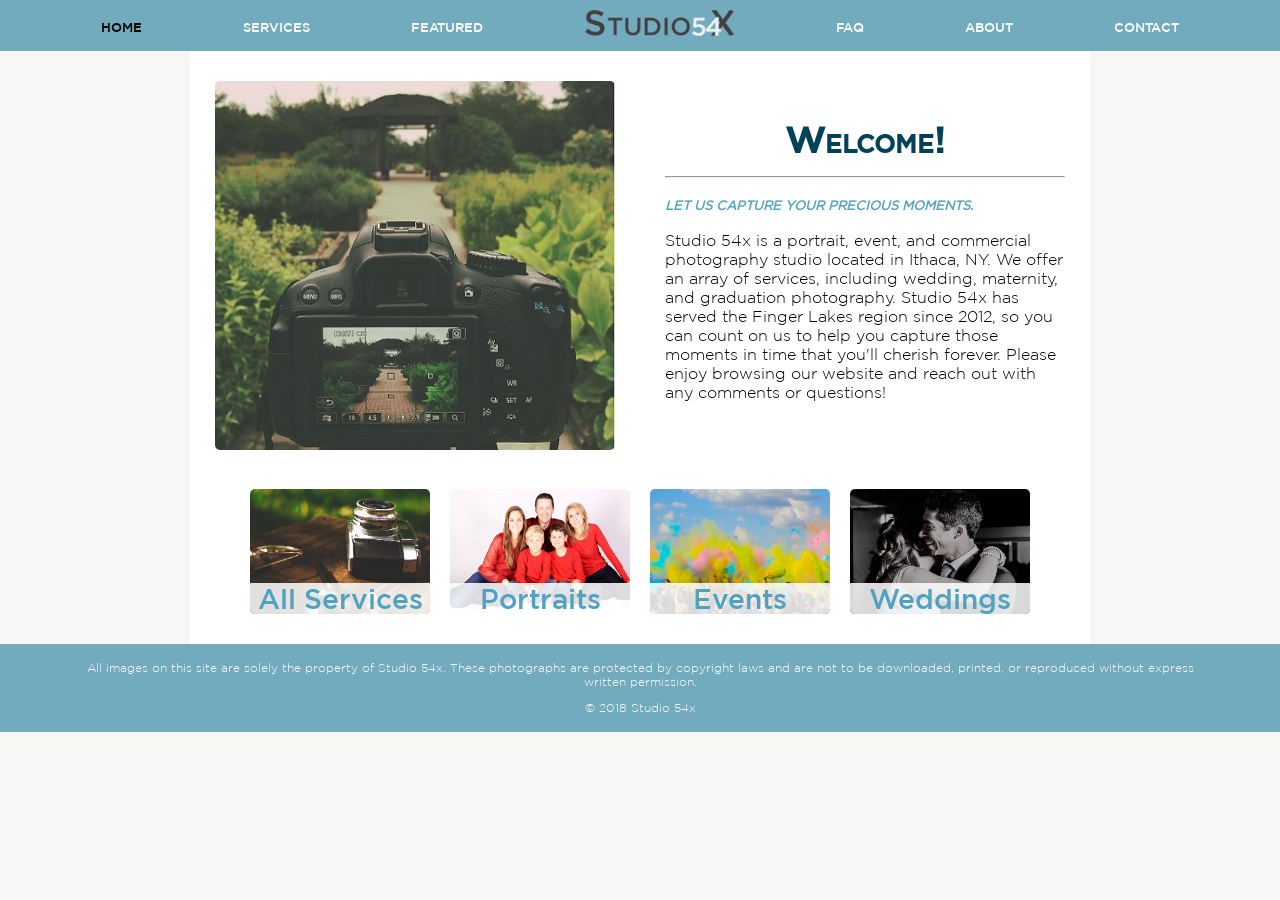
==== index.html @ 0320d10f "Commit 2" ====
<!DOCTYPE html>
<html lang="en">
<head>
  <title>Home | Studio 54x</title>
  <meta charset="utf-8"/>
  <link rel="stylesheet" type="text/css" href="styles/site.css">
</head>
<body>
  <nav>
    <ul>
      <li><a href="index.html"><img alt="Studio 54x Logo" src="images/logo.png"/></a></li>
      <li class="current_page"><a href="index.html">Home</a></li>
      <li><a href="services.html">Services</a></li>
      <li><a href="featured.html">Featured</a></li>
      <li><a href="faq.html">FAQ</a></li>
      <li><a href="about.html">About</a></li>
      <li><a href="contact.html">Contact</a></li>
    </ul>
  </nav>

  <main>
    <article class="content">
      <div class="flexbox intro">
        <figure>
          <img alt="Getting ready to take a photo" src="images/taking-photos.jpg"/>
        </figure>
        <section class="welcome">
          <h1>Welcome!</h1>
          <hr/>
          <h2 class="slogan">
            Let us capture your precious moments.
          </h2>
          <p>
            Studio 54x is a portrait, event, and commercial photography studio located in Ithaca, NY. We offer an array of services, including wedding, maternity, and graduation photography. Studio 54x has served the Finger Lakes region since 2012, so you can count on us to help you capture those moments in time that you'll cherish forever. Please enjoy browsing our website and reach out with any comments or questions!
          </p>
        </section>
      </div>

      <section class="flexbox flex-wrap">
        <div class="shortcut">
          <a href="services.html">
            <img alt="Camera" src="images/camera.jpg"/>
            <span>All Services</span>
          </a>
        </div>
        <div class="shortcut">
          <a href="portraits.html">
            <img alt="Holiday photo for family" src="images/holiday.jpg"/>
            <span>Portraits</span>
          </a>
        </div>
        <div class="shortcut">
          <a href="events.html">
            <img alt="Hands and color in air" src="images/color_event.jpg"/>
            <span>Events</span>
          </a>
        </div>
        <div class="shortcut">
          <a href="weddings.html">
            <img alt="Couple's first dance" src="images/couple-dance.jpg"/>
            <span>Weddings</span>
          </a>
        </div>
      </section>
    </article>
  </main>

  <footer>
    <p>
      All images on this site are solely the property of Studio 54x. These photographs are protected by copyright laws and are not to be downloaded, printed, or reproduced without express written permission.
    </p>
    <p>© 2018 Studio 54x</p>
  </footer>
</body>
</html>
---- styles/site.css ----
@font-face {
  font-family: "Gotham";
  src: url("../fonts/gotham/GOTHMLIG.TTF")
}

@font-face {
  font-family: "Gotham Book";
  src: url("../fonts/gotham/GOTHMBOK.TTF")
}

@font-face {
  font-family: "Gotham Med";
  src: url("../fonts/gotham/GOTHMMED.TTF")
}

html {
  height: 100%;
}

body {
  font-family: "Gotham", sans-serif;
  background-color: #f7f7f6;
  overflow-x: hidden;
  width: 100%;
  height: 100%;
  margin: 0;
  padding: 0;
}

.content {
  box-sizing: border-box;
  max-width: 900px;
  margin: 0 auto;
  padding: 5px 0 20px 0;
  background-color: white;
}

nav {
  background-color: #72aabe;
  margin-bottom: 0;
  padding: 10px 0;
}

nav img {
  width: 150px;
}

nav ul {
  display: flex;
  justify-content: space-evenly;
  align-items: center;
  margin: 0 auto;
  padding: 0;
  font-size: 18px;
  font-weight: normal;
  font-variant: all-small-caps;
}

nav ul li {
  list-style: none;
}

nav ul li a {
  color: white;
}

nav ul :nth-child(1) { order: 1; }
nav ul :nth-child(5) { order: 2; }
nav ul :nth-child(6) { order: 2; }
nav ul :nth-child(7) { order: 2; }

.current_page a {
  color: black;
  pointer-events: none;
}

a {
  color: #3683d2;
  font-family: "Gotham Med", sans-serif;
  text-decoration: none;
}

a:hover {
  text-decoration: underline;
}

img {
  max-width: 400px;
  border-radius: 5px;
}

.flexbox {
  display: flex;
  justify-content: center;
  align-items: center;
}

.flex-wrap {
  flex-wrap: wrap;
}

h1 {
  color: #024258;
  font-family: "Gotham Med", sans-serif;
  text-align: center;
}

h2 {
  color: #50a2c0;
  font-family: "Gotham Book", sans-serif;
}

h1, h2 {
  font-variant: small-caps;
}

hr {
  color: #7c7b86;
  margin: 15px auto;
}

figcaption {
  font-variant: small-caps;
  color: #424144;
}

.intro {
  margin-top: 25px;
  margin-bottom: 25px;
}

.intro figure {
  margin: 0;
}

.welcome, .intro figure {
  width: 90%;
  margin: 0 25px;
}

.intro figure img {
  width: 100%;
}

.welcome h1 {
  font-size: 36px;
  margin: 0 auto 10px auto;
}

.slogan {
  color: #50a2c0;
  font-size: 18px;
  font-style: italic;
  font-variant: all-small-caps;
}

.shortcut, .shortcut img {
  width: 180px;
  height: 125px;
}

.shortcut {
  position: relative;
  margin: 10px;
}

.shortcut a:hover {
  opacity: 0.5;
}

.shortcut span {
  position: absolute;
  right: 0; bottom: 0; left: 0;
  height: 25%;
  border-radius: 0 0 5px 5px;
  text-align: center;
  font-size: 28px;
  color: #50a2c0;
  background-color: rgba(255,255,255,0.85);
}

.services h2 {
  margin-bottom: 5px;
}

.services div, .services figure {
  width: 90%;
  margin: 0 30px;
}

.services figure {
  width: 40%;
  margin: 0;
}

.services figure img {
  width: 100%;
}

ul {
  list-style: square;
  font-variant: small-caps;
  color: #424144;
}

.featured {
  text-align: center;
}

.featured section {
  align-items: baseline;
}

.logo {
  flex: 1;
}

.logo img {
  width: 150px;
}

.faq {
  margin: 15px 0;
  padding: 10px;
}

.faq .expand, .faq .collapse {
  cursor: pointer;
}

.hidden {
  display: none;
}

.about div p, .about div figure {
  width: 70%;
  margin: 15px 30px;
}

.about div {
  align-items: flex-start;
  margin: 15px auto;
}

.about div figure img {
  width: 100%;
}

.about div:first-of-type figure {
  order: 1;
}

.about figcaption {
  color: #3e9dbd;
}

.contact section {
  flex: 1;
  align-self: flex-start;
  padding: 0 35px;
}

.contact section h2 {
  margin-top: 0;
  border-bottom: 1px solid #3e9dbd;
  font-size: 24px;
  color: #3e9dbd;
}

.contact section p {
  margin-bottom: 35px;
}

.contact section span {
  font-weight: bold;
}

.contact_form {
  display: flex;
  flex-direction: row;
  padding: 0 25px;
}

label {
  font-family: "Gotham Book", sans-serif;
  font-variant: small-caps;
  font-size: 18px;
  color: #3e9dbd;
}

input, textarea {
  width: 100%;
  margin-top: 5px;
  margin-bottom: 20px;
  padding: 10px;
  box-sizing: border-box;
  border: 1px solid #3e9dbd;
  font-family: "Gotham", sans-serif;
  font-size: 14px;
}

textarea {
  resize: vertical;
}

button {
  float: right;
  width: 90px;
  padding: 10px;
  box-sizing: border-box;
  border: 1px solid #3e9dbd;
  font-family: "Gotham Book", sans-serif;
  font-size: 16px;
  font-weight: bold;
  color: #3e9dbd;
  background-color: white;
}

button:hover {
  color: white;
  background-color: #3e9dbd;
  cursor: pointer;
}

footer {
  padding-top: 5px;
  padding-bottom: 5px;
  color: white;
  background-color: #72aabe;
  text-align: center;
  font-size: 12px;
}

footer p {
  width: 90%;
  margin-left: auto;
  margin-right: auto;
}

@media screen and (max-width: 800px) {
  body {
    font-size: 110%;
  }

  nav ul :nth-child(1) { order: 0; }
  nav ul :nth-child(5) { order: 0; }
  nav ul :nth-child(6) { order: 0; }
  nav ul :nth-child(7) { order: 0; }

  nav ul, .flexbox {
    flex-direction: column;
  }

  .intro {
    margin-bottom: 0;
  }

  .shortcut {
    height: auto;
    text-align: center;
  }

  .shortcut img {
    display: none;
  }

  .shortcut span {
    position: relative;
  }

  .services figure {
    width: 90%;
  }

  .featured section {
    flex-direction: row;
    justify-content: center;
  }

  .featured section:first-of-type figure {
    width: 90%;
  }

  .featured section:first-of-type img {
    width: 100%;
  }

  .intro figure {
    display: none;
  }

  .about div:first-of-type figure {
    order: 0;
  }
}
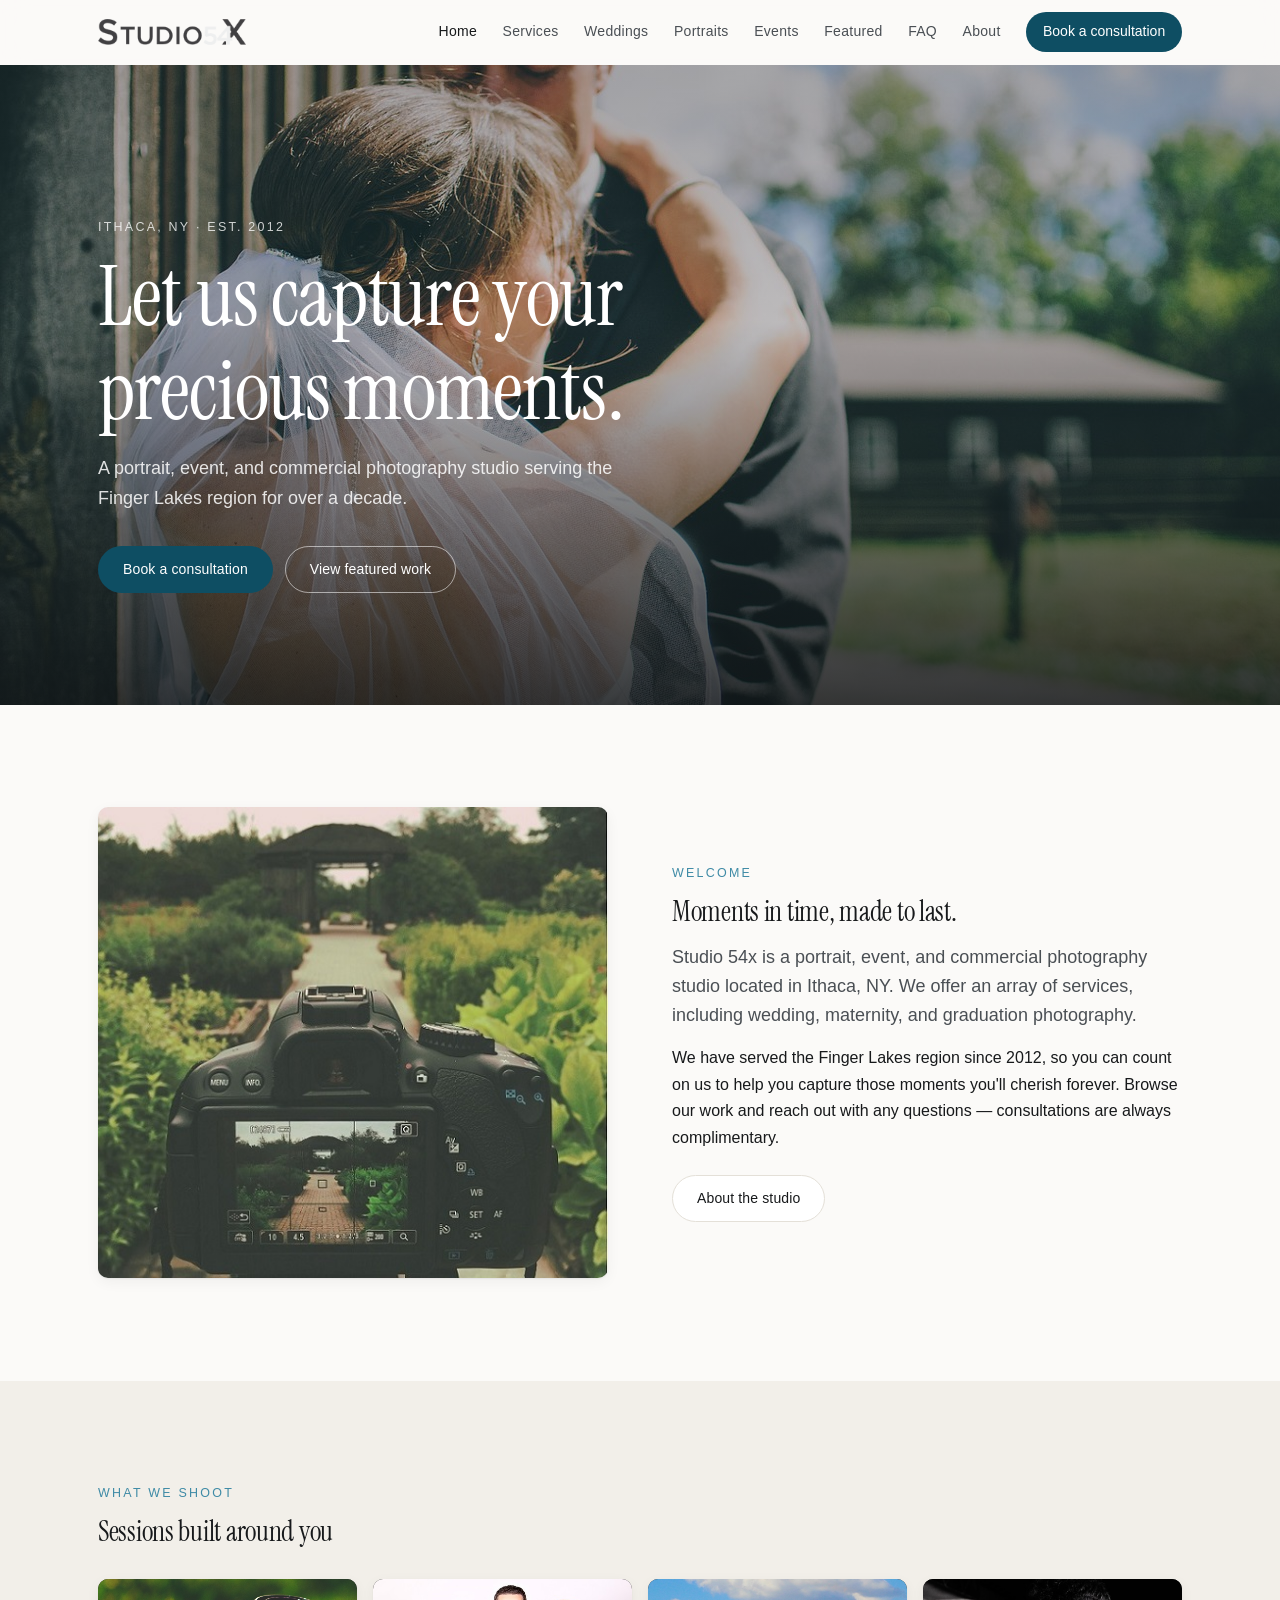
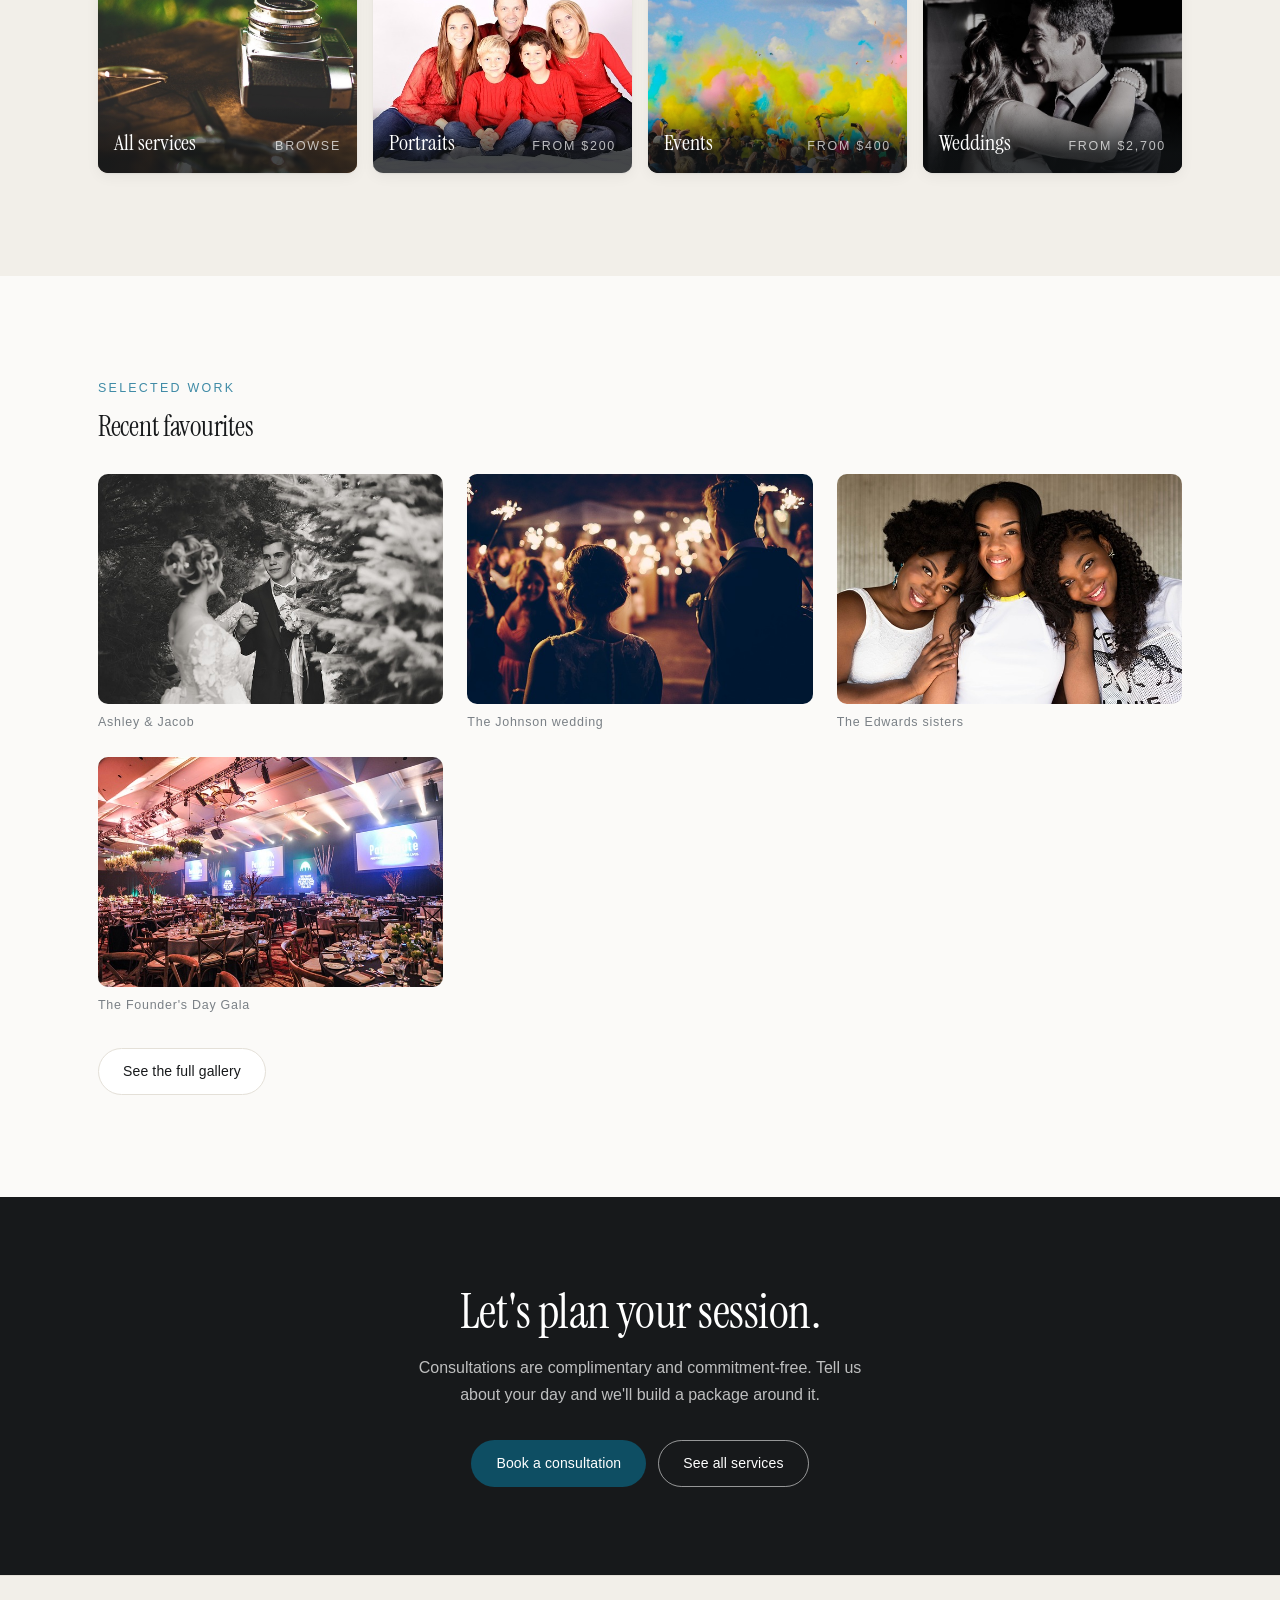
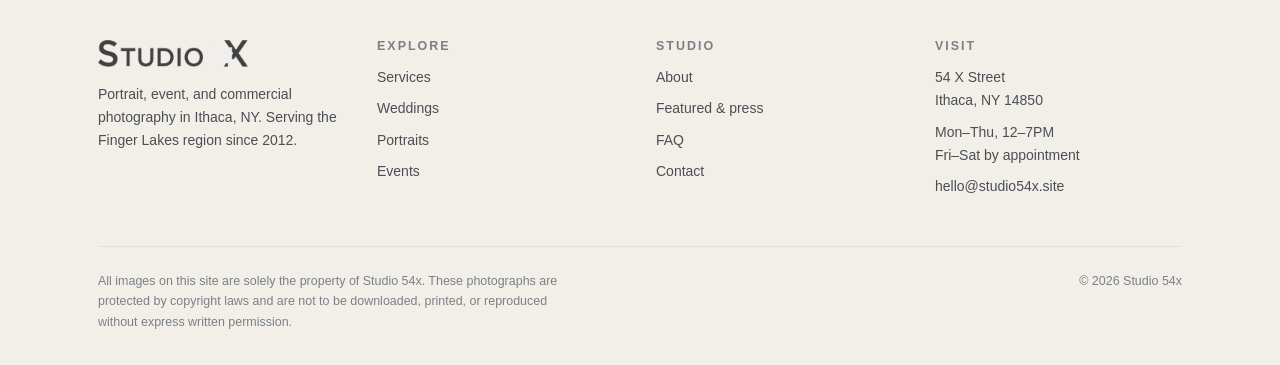
==== commit 67eb5dee: "Modernize site: responsive mobile-first redesign - Add viewport meta (was missing) plus per-page SEO" ====
--- a/index.html
+++ b/index.html
@@ -1,75 +1,194 @@
 <!DOCTYPE html>
 <html lang="en">
 <head>
+  <meta charset="utf-8"/>
+  <meta name="viewport" content="width=device-width, initial-scale=1, viewport-fit=cover"/>
   <title>Home | Studio 54x</title>
-  <meta charset="utf-8"/>
-  <link rel="stylesheet" type="text/css" href="styles/site.css">
+  <meta name="description" content="Studio 54x is a portrait, event, and wedding photography studio in Ithaca, NY, serving the Finger Lakes region since 2012."/>
+  <meta name="theme-color" content="#fbfaf8"/>
+  <link rel="canonical" href="https://studio54x.site/"/>
+  <meta property="og:type" content="website"/>
+  <meta property="og:site_name" content="Studio 54x"/>
+  <meta property="og:title" content="Home | Studio 54x"/>
+  <meta property="og:description" content="Studio 54x is a portrait, event, and wedding photography studio in Ithaca, NY, serving the Finger Lakes region since 2012."/>
+  <meta property="og:image" content="https://studio54x.site/images/embracing.jpg"/>
+  <meta name="twitter:card" content="summary_large_image"/>
+  <link rel="icon" href="images/logo.png"/>
+  <link rel="apple-touch-icon" href="images/logo.png"/>
+  <link rel="preconnect" href="https://api.fontshare.com" crossorigin/>
+  <link rel="preconnect" href="https://fonts.googleapis.com"/>
+  <link rel="preconnect" href="https://fonts.gstatic.com" crossorigin/>
+  <link rel="stylesheet" href="https://api.fontshare.com/v2/css?f[]=switzer@400,500,600&amp;display=swap"/>
+  <link rel="stylesheet" href="https://fonts.googleapis.com/css2?family=Instrument+Serif:ital@0;1&amp;display=swap"/>
+  <link rel="stylesheet" href="styles/site.css"/>
 </head>
 <body>
-  <nav>
-    <ul>
-      <li><a href="index.html"><img alt="Studio 54x Logo" src="images/logo.png"/></a></li>
-      <li class="current_page"><a href="index.html">Home</a></li>
-      <li><a href="services.html">Services</a></li>
-      <li><a href="featured.html">Featured</a></li>
-      <li><a href="faq.html">FAQ</a></li>
-      <li><a href="about.html">About</a></li>
-      <li><a href="contact.html">Contact</a></li>
-    </ul>
-  </nav>
+  <a class="skip-link" href="#main">Skip to content</a>
+  <header class="site-header">
+    <div class="wrap nav-bar">
+      <a class="brand" href="index.html" aria-label="Studio 54x — home">
+        <img src="images/logo.png" alt="Studio 54x" width="200" height="35"/>
+      </a>
+      <button class="nav-toggle" type="button" aria-expanded="false" aria-controls="nav-menu" aria-label="Toggle navigation menu">
+        <span></span>
+      </button>
+      <nav aria-label="Primary">
+        <ul class="nav-menu" id="nav-menu">
+          <li class="is-current"><a href="index.html" aria-current="page">Home</a></li>
+          <li><a href="services.html">Services</a></li>
+          <li><a href="weddings.html">Weddings</a></li>
+          <li><a href="portraits.html">Portraits</a></li>
+          <li><a href="events.html">Events</a></li>
+          <li><a href="featured.html">Featured</a></li>
+          <li><a href="faq.html">FAQ</a></li>
+          <li><a href="about.html">About</a></li>
+          <li><a class="nav-cta" href="contact.html">Book a consultation</a></li>
+        </ul>
+      </nav>
+    </div>
+  </header>
 
-  <main>
-    <article class="content">
-      <div class="flexbox intro">
-        <figure>
-          <img alt="Getting ready to take a photo" src="images/taking-photos.jpg"/>
-        </figure>
-        <section class="welcome">
-          <h1>Welcome!</h1>
-          <hr/>
-          <h2 class="slogan">
-            Let us capture your precious moments.
-          </h2>
-          <p>
-            Studio 54x is a portrait, event, and commercial photography studio located in Ithaca, NY. We offer an array of services, including wedding, maternity, and graduation photography. Studio 54x has served the Finger Lakes region since 2012, so you can count on us to help you capture those moments in time that you'll cherish forever. Please enjoy browsing our website and reach out with any comments or questions!
-          </p>
-        </section>
+  <main id="main">
+    <section class="hero">
+      <img class="hero__media" src="images/embracing.jpg" alt="Newlyweds embracing at golden hour" fetchpriority="high" decoding="async"/>
+      <div class="wrap hero__inner">
+        <span class="eyebrow hero__eyebrow">Ithaca, NY &middot; Est. 2012</span>
+        <h1>Let us capture your precious moments.</h1>
+        <p>A portrait, event, and commercial photography studio serving the Finger Lakes region for over a decade.</p>
+        <div class="btn-row">
+          <a class="btn btn--primary" href="contact.html">Book a consultation</a>
+          <a class="btn btn--ghost" href="featured.html">View featured work</a>
+        </div>
       </div>
+    </section>
 
-      <section class="flexbox flex-wrap">
-        <div class="shortcut">
-          <a href="services.html">
-            <img alt="Camera" src="images/camera.jpg"/>
-            <span>All Services</span>
+    <section class="section">
+      <div class="wrap">
+        <div class="split split--media-first reveal">
+          <figure class="split__media">
+            <img src="images/taking-photos.jpg" alt="A Studio 54x photographer lining up a shot" loading="lazy" decoding="async"/>
+          </figure>
+          <div>
+            <span class="eyebrow">Welcome</span>
+            <h2 class="section-title">Moments in time, made to last.</h2>
+            <p class="lede">Studio 54x is a portrait, event, and commercial photography studio located in Ithaca, NY. We offer an array of services, including wedding, maternity, and graduation photography.</p>
+            <p>We have served the Finger Lakes region since 2012, so you can count on us to help you capture those moments you'll cherish forever. Browse our work and reach out with any questions &mdash; consultations are always complimentary.</p>
+            <div class="btn-row" style="margin-top: var(--space-6);">
+              <a class="btn btn--outline" href="about.html">About the studio</a>
+            </div>
+          </div>
+        </div>
+      </div>
+    </section>
+
+    <section class="section section--alt">
+      <div class="wrap">
+        <span class="eyebrow">What we shoot</span>
+        <h2 class="section-title">Sessions built around you</h2>
+        <div class="cards reveal" style="margin-top: var(--space-8);">
+          <a class="card" href="services.html">
+            <img src="images/camera.jpg" alt="Camera on a studio table" loading="lazy" decoding="async"/>
+            <span class="card__label">All services <small>Browse</small></span>
+          </a>
+          <a class="card" href="portraits.html">
+            <img src="images/holiday.jpg" alt="Family holiday portrait" loading="lazy" decoding="async"/>
+            <span class="card__label">Portraits <small>From $200</small></span>
+          </a>
+          <a class="card" href="events.html">
+            <img src="images/color_event.jpg" alt="Hands throwing colour in the air at an event" loading="lazy" decoding="async"/>
+            <span class="card__label">Events <small>From $400</small></span>
+          </a>
+          <a class="card" href="weddings.html">
+            <img src="images/couple-dance.jpg" alt="Couple during their first dance" loading="lazy" decoding="async"/>
+            <span class="card__label">Weddings <small>From $2,700</small></span>
           </a>
         </div>
-        <div class="shortcut">
-          <a href="portraits.html">
-            <img alt="Holiday photo for family" src="images/holiday.jpg"/>
-            <span>Portraits</span>
-          </a>
+      </div>
+    </section>
+
+    <section class="section">
+      <div class="wrap">
+        <span class="eyebrow">Selected work</span>
+        <h2 class="section-title">Recent favourites</h2>
+        <div style="margin-top: var(--space-8);" class="reveal">
+      <div class="gallery">
+        <figure>
+          <img src="images/couple-woods3.jpg" alt="Couple in the woods" loading="lazy" decoding="async"/>
+          <figcaption>Ashley &amp; Jacob</figcaption>
+        </figure>
+        <figure>
+          <img src="images/wedding-party.jpg" alt="Wedding reception" loading="lazy" decoding="async"/>
+          <figcaption>The Johnson wedding</figcaption>
+        </figure>
+        <figure>
+          <img src="images/portrait.jpg" alt="Three sisters" loading="lazy" decoding="async"/>
+          <figcaption>The Edwards sisters</figcaption>
+        </figure>
+        <figure>
+          <img src="images/gala.jpg" alt="Tables around a stage at a gala" loading="lazy" decoding="async"/>
+          <figcaption>The Founder's Day Gala</figcaption>
+        </figure>
+      </div>
         </div>
-        <div class="shortcut">
-          <a href="events.html">
-            <img alt="Hands and color in air" src="images/color_event.jpg"/>
-            <span>Events</span>
-          </a>
+        <div class="btn-row" style="margin-top: var(--space-8);">
+          <a class="btn btn--outline" href="featured.html">See the full gallery</a>
         </div>
-        <div class="shortcut">
-          <a href="weddings.html">
-            <img alt="Couple's first dance" src="images/couple-dance.jpg"/>
-            <span>Weddings</span>
-          </a>
+      </div>
+    </section>
+
+    <section class="cta-band">
+      <div class="wrap">
+        <h2>Let's plan your session.</h2>
+        <p>Consultations are complimentary and commitment-free. Tell us about your day and we'll build a package around it.</p>
+        <div class="btn-row">
+          <a class="btn btn--primary" href="contact.html">Book a consultation</a>
+          <a class="btn btn--ghost" href="services.html">See all services</a>
         </div>
-      </section>
-    </article>
+      </div>
+    </section>
   </main>
 
-  <footer>
-    <p>
-      All images on this site are solely the property of Studio 54x. These photographs are protected by copyright laws and are not to be downloaded, printed, or reproduced without express written permission.
-    </p>
-    <p>© 2018 Studio 54x</p>
+  <footer class="site-footer">
+    <div class="wrap">
+      <div class="footer-grid">
+        <div class="footer-brand">
+          <img src="images/logo.png" alt="Studio 54x" width="200" height="35" loading="lazy"/>
+          <p>Portrait, event, and commercial photography in Ithaca, NY. Serving the Finger Lakes region since 2012.</p>
+        </div>
+        <div>
+          <h3>Explore</h3>
+          <ul>
+            <li><a href="services.html">Services</a></li>
+            <li><a href="weddings.html">Weddings</a></li>
+            <li><a href="portraits.html">Portraits</a></li>
+            <li><a href="events.html">Events</a></li>
+          </ul>
+        </div>
+        <div>
+          <h3>Studio</h3>
+          <ul>
+            <li><a href="about.html">About</a></li>
+            <li><a href="featured.html">Featured &amp; press</a></li>
+            <li><a href="faq.html">FAQ</a></li>
+            <li><a href="contact.html">Contact</a></li>
+          </ul>
+        </div>
+        <div>
+          <h3>Visit</h3>
+          <ul>
+            <li>54 X Street<br/>Ithaca, NY 14850</li>
+            <li>Mon–Thu, 12–7PM<br/>Fri–Sat by appointment</li>
+            <li><a href="mailto:hello@studio54x.site">hello@studio54x.site</a></li>
+          </ul>
+        </div>
+      </div>
+      <div class="footer-bottom">
+        <p>All images on this site are solely the property of Studio 54x. These photographs are protected by copyright laws and are not to be downloaded, printed, or reproduced without express written permission.</p>
+        <p>&copy; <span data-year>2026</span> Studio 54x</p>
+      </div>
+    </div>
   </footer>
+
+  <script src="scripts/site.js" defer></script>
 </body>
 </html>
--- a/styles/site.css
+++ b/styles/site.css
@@ -1,395 +1,771 @@
-@font-face {
-  font-family: "Gotham";
-  src: url("../fonts/gotham/GOTHMLIG.TTF")
-}
-
-@font-face {
-  font-family: "Gotham Book";
-  src: url("../fonts/gotham/GOTHMBOK.TTF")
-}
-
-@font-face {
-  font-family: "Gotham Med";
-  src: url("../fonts/gotham/GOTHMMED.TTF")
-}
+/* =========================================================
+   Studio 54x — design system
+   Editorial, image-forward, mobile-first.
+   ========================================================= */
+
+/* ---------- Tokens ---------- */
+:root {
+  --font-display: "Instrument Serif", Georgia, "Times New Roman", serif;
+  --font-body: "Switzer", -apple-system, BlinkMacSystemFont, "Segoe UI", Helvetica, sans-serif;
+
+  --paper: #fbfaf8;
+  --surface: #ffffff;
+  --surface-alt: #f2efe9;
+  --ink: #17191b;
+  --ink-soft: #4a4f54;
+  --ink-mute: #7a8086;
+  --line: #e4e0d8;
+  --accent: #0e4e63;
+  --accent-soft: #3f8ba6;
+  --accent-wash: #eaf1f4;
+
+  --text-xs: 0.78rem;
+  --text-sm: 0.875rem;
+  --text-base: 1rem;
+  --text-lg: 1.125rem;
+  --text-xl: clamp(1.35rem, 1.05rem + 1.1vw, 1.75rem);
+  --text-2xl: clamp(1.85rem, 1.3rem + 2.4vw, 3rem);
+  --text-hero: clamp(2.6rem, 1.4rem + 5.6vw, 5.25rem);
+
+  --space-1: 0.25rem;
+  --space-2: 0.5rem;
+  --space-3: 0.75rem;
+  --space-4: 1rem;
+  --space-6: 1.5rem;
+  --space-8: 2rem;
+  --space-12: 3rem;
+  --space-16: 4rem;
+  --space-24: 6rem;
+
+  --radius: 4px;
+  --radius-lg: 10px;
+  --shadow-sm: 0 1px 2px rgba(23, 25, 27, 0.06), 0 4px 14px rgba(23, 25, 27, 0.05);
+  --shadow-md: 0 10px 40px rgba(23, 25, 27, 0.1);
+
+  --wrap: 1180px;
+  --wrap-narrow: 68ch;
+  --gutter: clamp(1.15rem, 4vw, 3rem);
+  --section-y: clamp(3.25rem, 8vw, 6.5rem);
+  --header-h: 64px;
+
+  --ease: cubic-bezier(0.16, 1, 0.3, 1);
+}
+
+/* ---------- Reset ---------- */
+*,
+*::before,
+*::after { box-sizing: border-box; }
 
 html {
-  height: 100%;
+  -webkit-text-size-adjust: 100%;
+  scroll-behavior: smooth;
+  scroll-padding-top: calc(var(--header-h) + 1rem);
 }
 
 body {
-  font-family: "Gotham", sans-serif;
-  background-color: #f7f7f6;
+  margin: 0;
+  background: var(--paper);
+  color: var(--ink);
+  font-family: var(--font-body);
+  font-size: var(--text-base);
+  line-height: 1.65;
+  -webkit-font-smoothing: antialiased;
   overflow-x: hidden;
+}
+
+img { display: block; max-width: 100%; height: auto; }
+figure { margin: 0; }
+ul { margin: 0; padding: 0; }
+
+h1, h2, h3, h4 {
+  margin: 0;
+  line-height: 1.12;
+  font-weight: 400;
+  letter-spacing: -0.01em;
+}
+
+p { margin: 0 0 var(--space-4); }
+p:last-child { margin-bottom: 0; }
+
+a { color: var(--accent); text-decoration: none; }
+a:hover { text-decoration: underline; text-underline-offset: 3px; }
+
+:focus-visible {
+  outline: 2px solid var(--accent);
+  outline-offset: 3px;
+  border-radius: 2px;
+}
+
+::selection { background: var(--accent); color: #fff; }
+
+.skip-link {
+  position: absolute;
+  left: -9999px;
+  top: 0;
+  z-index: 200;
+  padding: 0.75rem 1rem;
+  background: var(--ink);
+  color: #fff;
+}
+.skip-link:focus { left: 0.5rem; top: 0.5rem; }
+
+/* ---------- Layout helpers ---------- */
+.wrap {
+  width: 100%;
+  max-width: var(--wrap);
+  margin-inline: auto;
+  padding-inline: var(--gutter);
+}
+
+.wrap-narrow { max-width: 74ch; }
+
+.section { padding-block: var(--section-y); }
+.section--tight { padding-block: clamp(2.25rem, 5vw, 3.5rem); }
+.section--alt { background: var(--surface-alt); }
+
+.eyebrow {
+  display: block;
+  margin-bottom: var(--space-3);
+  font-size: var(--text-xs);
+  font-weight: 500;
+  letter-spacing: 0.18em;
+  text-transform: uppercase;
+  color: var(--accent-soft);
+}
+
+.display { font-family: var(--font-display); font-weight: 400; }
+
+.page-title {
+  font-family: var(--font-display);
+  font-size: var(--text-2xl);
+  letter-spacing: -0.015em;
+}
+
+.section-title {
+  font-family: var(--font-display);
+  font-size: var(--text-xl);
+  margin-bottom: var(--space-4);
+}
+
+.lede {
+  font-size: var(--text-lg);
+  line-height: 1.6;
+  color: var(--ink-soft);
+  max-width: 62ch;
+}
+
+.rule {
+  height: 1px;
+  border: 0;
+  margin: var(--space-12) 0;
+  background: var(--line);
+}
+
+/* ---------- Header / navigation ---------- */
+.site-header {
+  position: sticky;
+  top: 0;
+  z-index: 60;
+  background: rgba(251, 250, 248, 0.86);
+  backdrop-filter: saturate(180%) blur(14px);
+  -webkit-backdrop-filter: saturate(180%) blur(14px);
+  border-bottom: 1px solid transparent;
+  transition: border-color 0.3s var(--ease), box-shadow 0.3s var(--ease);
+}
+.site-header.is-scrolled {
+  border-bottom-color: var(--line);
+  box-shadow: 0 1px 14px rgba(23, 25, 27, 0.05);
+}
+
+.nav-bar {
+  display: flex;
+  align-items: center;
+  justify-content: space-between;
+  gap: var(--space-4);
+  min-height: var(--header-h);
+}
+
+.brand { display: inline-flex; align-items: center; }
+.brand img { width: 148px; height: auto; }
+.brand:hover { text-decoration: none; opacity: 0.7; }
+
+.nav-toggle {
+  display: inline-flex;
+  align-items: center;
+  justify-content: center;
+  width: 44px;
+  height: 44px;
+  margin-right: -10px;
+  padding: 0;
+  border: 1px solid var(--line);
+  border-radius: var(--radius);
+  background: var(--surface);
+  color: var(--ink);
+  cursor: pointer;
+}
+.nav-toggle span {
+  position: relative;
+  display: block;
+  width: 18px;
+  height: 1.5px;
+  background: currentColor;
+  transition: transform 0.3s var(--ease), background-color 0.15s linear;
+}
+.nav-toggle span::before,
+.nav-toggle span::after {
+  content: "";
+  position: absolute;
+  left: 0;
+  width: 18px;
+  height: 1.5px;
+  background: currentColor;
+  transition: transform 0.3s var(--ease);
+}
+.nav-toggle span::before { top: -6px; }
+.nav-toggle span::after { top: 6px; }
+.nav-toggle[aria-expanded="true"] span { background: transparent; }
+.nav-toggle[aria-expanded="true"] span::before { transform: translateY(6px) rotate(45deg); }
+.nav-toggle[aria-expanded="true"] span::after { transform: translateY(-6px) rotate(-45deg); }
+
+.nav-menu { list-style: none; }
+
+.nav-menu a:not(.nav-cta) {
+  display: block;
+  color: var(--ink-soft);
+  font-size: var(--text-sm);
+  letter-spacing: 0.02em;
+}
+.nav-menu a:hover { color: var(--ink); text-decoration: none; }
+.nav-menu .is-current > a { color: var(--ink); font-weight: 500; }
+
+.nav-cta {
+  display: inline-flex;
+  align-items: center;
+  justify-content: center;
+  padding: 0.6rem 1.1rem;
+  border-radius: 999px;
+  background: var(--accent);
+  color: #fff !important;
+  font-size: var(--text-sm);
+  font-weight: 500;
+}
+.nav-cta:hover { background: #0b3f50; text-decoration: none; }
+
+/* Mobile drawer (default, mobile-first) */
+.nav-menu {
+  position: fixed;
+  inset: var(--header-h) 0 auto 0;
+  display: grid;
+  gap: var(--space-1);
+  max-height: calc(100dvh - var(--header-h));
+  overflow-y: auto;
+  padding: var(--space-4) var(--gutter) var(--space-8);
+  background: var(--paper);
+  border-bottom: 1px solid var(--line);
+  transform: translateY(-12px);
+  opacity: 0;
+  visibility: hidden;
+  transition: opacity 0.25s var(--ease), transform 0.25s var(--ease), visibility 0.25s;
+}
+.nav-menu.is-open { transform: translateY(0); opacity: 1; visibility: visible; }
+.nav-menu a:not(.nav-cta) { padding: 0.7rem 0; font-size: var(--text-lg); border-bottom: 1px solid var(--line); }
+.nav-menu li:last-child a { border-bottom: 0; }
+.nav-menu .nav-cta { width: 100%; margin-top: var(--space-3); padding: 0.85rem 1.2rem; border-bottom: 0; font-size: var(--text-base); }
+
+@media (min-width: 880px) {
+  .nav-toggle { display: none; }
+  .nav-menu {
+    position: static;
+    display: flex;
+    align-items: center;
+    gap: clamp(1rem, 2vw, 1.9rem);
+    max-height: none;
+    padding: 0;
+    background: none;
+    border: 0;
+    transform: none;
+    opacity: 1;
+    visibility: visible;
+    overflow: visible;
+  }
+  .nav-menu a:not(.nav-cta) { padding: 0; font-size: var(--text-sm); border-bottom: 0; }
+  .nav-menu .nav-cta { margin-top: 0; padding: 0.55rem 1.05rem; font-size: var(--text-sm); border-bottom: 0; }
+}
+
+/* ---------- Hero ---------- */
+.hero {
+  position: relative;
+  display: grid;
+  align-items: end;
+  min-height: min(78vh, 640px);
+  padding-block: clamp(3.5rem, 12vw, 7rem);
+  color: #fff;
+  background: #1c1f22;
+  overflow: hidden;
+}
+.hero__media {
+  position: absolute;
+  inset: 0;
   width: 100%;
   height: 100%;
-  margin: 0;
+  object-fit: cover;
+  object-position: center 38%;
+}
+.hero::after {
+  content: "";
+  position: absolute;
+  inset: 0;
+  background: linear-gradient(180deg, rgba(14, 18, 20, 0.35) 0%, rgba(14, 18, 20, 0.25) 40%, rgba(14, 18, 20, 0.82) 100%);
+}
+.hero__inner { position: relative; z-index: 2; }
+.hero__eyebrow { color: rgba(255, 255, 255, 0.78); }
+.hero h1 {
+  font-family: var(--font-display);
+  font-size: var(--text-hero);
+  max-width: 15ch;
+  text-wrap: balance;
+}
+.hero p {
+  margin-top: var(--space-4);
+  max-width: 52ch;
+  color: rgba(255, 255, 255, 0.85);
+  font-size: var(--text-lg);
+}
+.hero .btn-row { margin-top: var(--space-8); }
+
+/* Interior page header */
+.page-head {
+  padding-block: clamp(2.5rem, 7vw, 4.5rem) clamp(1.5rem, 4vw, 2.5rem);
+  border-bottom: 1px solid var(--line);
+}
+.page-head .lede { margin-top: var(--space-4); }
+
+/* ---------- Buttons ---------- */
+.btn-row { display: flex; flex-wrap: wrap; gap: var(--space-3); }
+
+.btn {
+  display: inline-flex;
+  align-items: center;
+  justify-content: center;
+  min-height: 46px;
+  padding: 0.7rem 1.5rem;
+  border: 1px solid transparent;
+  border-radius: 999px;
+  font-family: var(--font-body);
+  font-size: var(--text-sm);
+  font-weight: 500;
+  letter-spacing: 0.01em;
+  cursor: pointer;
+  transition: background-color 0.2s var(--ease), color 0.2s var(--ease), border-color 0.2s var(--ease), transform 0.2s var(--ease);
+}
+.btn:hover { text-decoration: none; transform: translateY(-1px); }
+.btn--primary { background: var(--accent); color: #fff; }
+.btn--primary:hover { background: #0b3f50; }
+.btn--ghost { border-color: rgba(255, 255, 255, 0.55); color: #fff; background: transparent; }
+.btn--ghost:hover { background: rgba(255, 255, 255, 0.14); }
+.btn--outline { border-color: var(--line); background: var(--surface); color: var(--ink); }
+.btn--outline:hover { border-color: var(--accent); color: var(--accent); }
+
+/* ---------- Split / editorial blocks ---------- */
+.split {
+  display: grid;
+  gap: clamp(1.75rem, 5vw, 4rem);
+  align-items: center;
+}
+@media (min-width: 820px) {
+  .split { grid-template-columns: 1fr 1fr; }
+  .split--text-first > :first-child { order: -1; }
+  .split--media-first .split__media { order: -1; }
+}
+
+.split__media img {
+  width: 100%;
+  border-radius: var(--radius-lg);
+  box-shadow: var(--shadow-sm);
+}
+.split__media figcaption {
+  margin-top: var(--space-3);
+  font-size: var(--text-xs);
+  letter-spacing: 0.08em;
+  text-transform: uppercase;
+  color: var(--ink-mute);
+}
+
+/* ---------- Cards / category grid ---------- */
+.cards {
+  display: grid;
+  gap: var(--space-4);
+  grid-template-columns: repeat(auto-fit, minmax(min(100%, 240px), 1fr));
+}
+
+.card {
+  position: relative;
+  display: block;
+  overflow: hidden;
+  border-radius: var(--radius-lg);
+  background: #222;
+  color: #fff;
+  box-shadow: var(--shadow-sm);
+}
+.card img {
+  width: 100%;
+  aspect-ratio: 4 / 3;
+  object-fit: cover;
+  transition: transform 0.6s var(--ease), opacity 0.4s var(--ease);
+}
+.card:hover { text-decoration: none; }
+.card:hover img { transform: scale(1.05); }
+.card__label {
+  position: absolute;
+  inset: auto 0 0 0;
+  display: flex;
+  align-items: baseline;
+  justify-content: space-between;
+  gap: var(--space-2);
+  padding: var(--space-6) var(--space-4) var(--space-4);
+  background: linear-gradient(180deg, rgba(16, 19, 21, 0) 0%, rgba(16, 19, 21, 0.78) 70%);
+  font-family: var(--font-display);
+  font-size: 1.35rem;
+  line-height: 1.2;
+}
+.card__label small {
+  font-family: var(--font-body);
+  font-size: var(--text-xs);
+  letter-spacing: 0.14em;
+  text-transform: uppercase;
+  color: rgba(255, 255, 255, 0.7);
+}
+
+/* ---------- Gallery ---------- */
+.gallery {
+  display: grid;
+  gap: clamp(0.75rem, 2vw, 1.5rem);
+  grid-template-columns: repeat(auto-fill, minmax(min(100%, 270px), 1fr));
+}
+
+.gallery figure {
+  display: flex;
+  flex-direction: column;
+  gap: var(--space-2);
+}
+.gallery img {
+  width: 100%;
+  aspect-ratio: 3 / 2;
+  object-fit: cover;
+  border-radius: var(--radius-lg);
+  background: var(--surface-alt);
+  transition: transform 0.5s var(--ease);
+}
+.gallery figure:hover img { transform: translateY(-3px); }
+.gallery figcaption {
+  font-size: var(--text-xs);
+  letter-spacing: 0.06em;
+  color: var(--ink-mute);
+}
+.gallery--portrait img { aspect-ratio: 4 / 5; }
+
+/* Press logos */
+.press {
+  display: grid;
+  gap: var(--space-6);
+  grid-template-columns: repeat(auto-fit, minmax(min(100%, 150px), 1fr));
+  align-items: center;
+}
+.press figure { text-align: center; }
+.press img {
+  width: auto;
+  max-height: 76px;
+  margin: 0 auto var(--space-3);
+  filter: grayscale(1);
+  opacity: 0.72;
+  transition: opacity 0.3s var(--ease), filter 0.3s var(--ease);
+}
+.press figure:hover img { filter: none; opacity: 1; }
+.press figcaption {
+  font-size: var(--text-xs);
+  letter-spacing: 0.08em;
+  text-transform: uppercase;
+  color: var(--ink-mute);
+}
+
+/* ---------- Prose ---------- */
+.prose { max-width: 70ch; color: var(--ink-soft); }
+.prose h2 {
+  margin-top: var(--space-12);
+  margin-bottom: var(--space-4);
+  font-family: var(--font-display);
+  font-size: var(--text-xl);
+  color: var(--ink);
+}
+.prose h2:first-child { margin-top: 0; }
+.prose h3 {
+  margin-top: var(--space-8);
+  margin-bottom: var(--space-2);
+  font-size: var(--text-lg);
+  font-weight: 600;
+  color: var(--ink);
+}
+.prose a { text-decoration: underline; text-underline-offset: 3px; }
+
+.list {
+  display: grid;
+  gap: var(--space-2);
+  margin: 0 0 var(--space-6);
   padding: 0;
-}
-
-.content {
-  box-sizing: border-box;
-  max-width: 900px;
-  margin: 0 auto;
-  padding: 5px 0 20px 0;
-  background-color: white;
-}
-
-nav {
-  background-color: #72aabe;
-  margin-bottom: 0;
-  padding: 10px 0;
-}
-
-nav img {
-  width: 150px;
-}
-
-nav ul {
+  list-style: none;
+}
+.list li {
+  position: relative;
+  padding-left: 1.4rem;
+  color: var(--ink-soft);
+}
+.list li::before {
+  content: "";
+  position: absolute;
+  left: 0;
+  top: 0.68em;
+  width: 6px;
+  height: 1px;
+  background: var(--accent-soft);
+}
+
+/* Package / price panel */
+.panel {
+  padding: clamp(1.4rem, 3.5vw, 2.25rem);
+  border: 1px solid var(--line);
+  border-radius: var(--radius-lg);
+  background: var(--surface);
+}
+.panel + .panel { margin-top: var(--space-6); }
+.panel h3 {
+  margin: 0 0 var(--space-4);
+  font-family: var(--font-display);
+  font-size: var(--text-xl);
+  font-weight: 400;
+  color: var(--ink);
+}
+.panel .price {
+  display: inline-block;
+  margin-bottom: var(--space-3);
+  padding: 0.25rem 0.7rem;
+  border-radius: 999px;
+  background: var(--accent-wash);
+  color: var(--accent);
+  font-size: var(--text-xs);
+  font-weight: 500;
+  letter-spacing: 0.06em;
+  text-transform: uppercase;
+}
+.panel p { color: var(--ink-soft); }
+
+.panel-grid {
+  display: grid;
+  gap: var(--space-6);
+  grid-template-columns: repeat(auto-fit, minmax(min(100%, 320px), 1fr));
+}
+.panel-grid .panel + .panel { margin-top: 0; }
+
+.note {
+  padding: var(--space-4) var(--space-6);
+  border-left: 2px solid var(--accent-soft);
+  background: var(--accent-wash);
+  border-radius: 0 var(--radius) var(--radius) 0;
+  color: var(--ink-soft);
+  font-size: var(--text-sm);
+}
+
+/* ---------- FAQ accordion ---------- */
+.faq-list { display: grid; gap: var(--space-3); }
+
+details.faq {
+  border: 1px solid var(--line);
+  border-radius: var(--radius-lg);
+  background: var(--surface);
+  overflow: hidden;
+}
+details.faq[open] { border-color: #cfd8db; box-shadow: var(--shadow-sm); }
+
+details.faq summary {
   display: flex;
-  justify-content: space-evenly;
-  align-items: center;
-  margin: 0 auto;
-  padding: 0;
-  font-size: 18px;
-  font-weight: normal;
-  font-variant: all-small-caps;
-}
-
-nav ul li {
+  align-items: flex-start;
+  justify-content: space-between;
+  gap: var(--space-4);
+  padding: var(--space-4) var(--space-6);
+  font-size: var(--text-lg);
+  font-weight: 500;
+  color: var(--ink);
+  cursor: pointer;
   list-style: none;
 }
-
-nav ul li a {
-  color: white;
-}
-
-nav ul :nth-child(1) { order: 1; }
-nav ul :nth-child(5) { order: 2; }
-nav ul :nth-child(6) { order: 2; }
-nav ul :nth-child(7) { order: 2; }
-
-.current_page a {
-  color: black;
-  pointer-events: none;
-}
-
-a {
-  color: #3683d2;
-  font-family: "Gotham Med", sans-serif;
-  text-decoration: none;
-}
-
-a:hover {
-  text-decoration: underline;
-}
-
-img {
-  max-width: 400px;
-  border-radius: 5px;
-}
-
-.flexbox {
+details.faq summary::-webkit-details-marker { display: none; }
+details.faq summary::after {
+  content: "";
+  flex: none;
+  width: 11px;
+  height: 11px;
+  margin-top: 0.45em;
+  border-right: 1.5px solid var(--accent-soft);
+  border-bottom: 1.5px solid var(--accent-soft);
+  transform: rotate(45deg);
+  transition: transform 0.25s var(--ease);
+}
+details.faq[open] summary::after { transform: rotate(-135deg); }
+details.faq summary:hover { background: var(--accent-wash); }
+.faq__body {
+  padding: 0 var(--space-6) var(--space-6);
+  color: var(--ink-soft);
+  max-width: 78ch;
+}
+
+/* ---------- Contact ---------- */
+.contact-grid {
+  display: grid;
+  gap: clamp(2rem, 5vw, 4rem);
+  align-items: start;
+}
+@media (min-width: 900px) {
+  .contact-grid { grid-template-columns: 0.85fr 1.15fr; }
+}
+
+.info-block + .info-block { margin-top: var(--space-8); }
+.info-block h2 {
+  margin-bottom: var(--space-2);
+  font-size: var(--text-xs);
+  font-weight: 600;
+  letter-spacing: 0.16em;
+  text-transform: uppercase;
+  color: var(--accent-soft);
+}
+.info-block p { color: var(--ink-soft); }
+
+.form {
+  display: grid;
+  gap: var(--space-4);
+  padding: clamp(1.4rem, 3.5vw, 2.25rem);
+  border: 1px solid var(--line);
+  border-radius: var(--radius-lg);
+  background: var(--surface);
+}
+.field { display: grid; gap: var(--space-2); }
+.field label {
+  font-size: var(--text-xs);
+  font-weight: 600;
+  letter-spacing: 0.1em;
+  text-transform: uppercase;
+  color: var(--ink-soft);
+}
+.field input,
+.field select,
+.field textarea {
+  width: 100%;
+  padding: 0.8rem 0.9rem;
+  border: 1px solid var(--line);
+  border-radius: var(--radius);
+  background: var(--paper);
+  color: var(--ink);
+  font-family: var(--font-body);
+  font-size: var(--text-base); /* 16px keeps iOS from zooming on focus */
+  transition: border-color 0.2s var(--ease), box-shadow 0.2s var(--ease);
+}
+.field textarea { min-height: 150px; resize: vertical; }
+.field input:focus,
+.field select:focus,
+.field textarea:focus {
+  outline: none;
+  border-color: var(--accent-soft);
+  box-shadow: 0 0 0 3px rgba(63, 139, 166, 0.16);
+}
+.field .error {
+  display: none;
+  font-size: var(--text-xs);
+  color: #b3261e;
+}
+.field.is-invalid input,
+.field.is-invalid textarea { border-color: #b3261e; }
+.field.is-invalid .error { display: block; }
+
+.form__note { font-size: var(--text-xs); color: var(--ink-mute); }
+.form__status {
+  display: none;
+  padding: var(--space-3) var(--space-4);
+  border-radius: var(--radius);
+  background: var(--accent-wash);
+  color: var(--accent);
+  font-size: var(--text-sm);
+}
+.form__status.is-visible { display: block; }
+
+/* ---------- CTA band ---------- */
+.cta-band {
+  padding-block: clamp(3rem, 8vw, 5.5rem);
+  background: var(--ink);
+  color: #fff;
+  text-align: center;
+}
+.cta-band h2 {
+  font-family: var(--font-display);
+  font-size: var(--text-2xl);
+  margin-bottom: var(--space-4);
+  text-wrap: balance;
+}
+.cta-band p {
+  max-width: 52ch;
+  margin-inline: auto;
+  color: rgba(255, 255, 255, 0.72);
+}
+.cta-band .btn-row { justify-content: center; margin-top: var(--space-8); }
+
+/* ---------- Footer ---------- */
+.site-footer {
+  padding-block: var(--space-16) var(--space-8);
+  border-top: 1px solid var(--line);
+  background: var(--surface-alt);
+  color: var(--ink-soft);
+  font-size: var(--text-sm);
+}
+.footer-grid {
+  display: grid;
+  gap: var(--space-8);
+  grid-template-columns: repeat(auto-fit, minmax(min(100%, 220px), 1fr));
+}
+.footer-grid h3 {
+  margin-bottom: var(--space-3);
+  font-size: var(--text-xs);
+  font-weight: 600;
+  letter-spacing: 0.16em;
+  text-transform: uppercase;
+  color: var(--ink-mute);
+}
+.footer-grid ul { list-style: none; display: grid; gap: var(--space-2); }
+.footer-grid a { color: var(--ink-soft); }
+.footer-grid a:hover { color: var(--accent); }
+.footer-brand img { width: 150px; margin-bottom: var(--space-4); }
+.footer-bottom {
   display: flex;
-  justify-content: center;
-  align-items: center;
-}
-
-.flex-wrap {
   flex-wrap: wrap;
-}
-
-h1 {
-  color: #024258;
-  font-family: "Gotham Med", sans-serif;
-  text-align: center;
-}
-
-h2 {
-  color: #50a2c0;
-  font-family: "Gotham Book", sans-serif;
-}
-
-h1, h2 {
-  font-variant: small-caps;
-}
-
-hr {
-  color: #7c7b86;
-  margin: 15px auto;
-}
-
-figcaption {
-  font-variant: small-caps;
-  color: #424144;
-}
-
-.intro {
-  margin-top: 25px;
-  margin-bottom: 25px;
-}
-
-.intro figure {
-  margin: 0;
-}
-
-.welcome, .intro figure {
-  width: 90%;
-  margin: 0 25px;
-}
-
-.intro figure img {
-  width: 100%;
-}
-
-.welcome h1 {
-  font-size: 36px;
-  margin: 0 auto 10px auto;
-}
-
-.slogan {
-  color: #50a2c0;
-  font-size: 18px;
-  font-style: italic;
-  font-variant: all-small-caps;
-}
-
-.shortcut, .shortcut img {
-  width: 180px;
-  height: 125px;
-}
-
-.shortcut {
-  position: relative;
-  margin: 10px;
-}
-
-.shortcut a:hover {
-  opacity: 0.5;
-}
-
-.shortcut span {
-  position: absolute;
-  right: 0; bottom: 0; left: 0;
-  height: 25%;
-  border-radius: 0 0 5px 5px;
-  text-align: center;
-  font-size: 28px;
-  color: #50a2c0;
-  background-color: rgba(255,255,255,0.85);
-}
-
-.services h2 {
-  margin-bottom: 5px;
-}
-
-.services div, .services figure {
-  width: 90%;
-  margin: 0 30px;
-}
-
-.services figure {
-  width: 40%;
-  margin: 0;
-}
-
-.services figure img {
-  width: 100%;
-}
-
-ul {
-  list-style: square;
-  font-variant: small-caps;
-  color: #424144;
-}
-
-.featured {
-  text-align: center;
-}
-
-.featured section {
-  align-items: baseline;
-}
-
-.logo {
-  flex: 1;
-}
-
-.logo img {
-  width: 150px;
-}
-
-.faq {
-  margin: 15px 0;
-  padding: 10px;
-}
-
-.faq .expand, .faq .collapse {
-  cursor: pointer;
-}
-
-.hidden {
-  display: none;
-}
-
-.about div p, .about div figure {
-  width: 70%;
-  margin: 15px 30px;
-}
-
-.about div {
-  align-items: flex-start;
-  margin: 15px auto;
-}
-
-.about div figure img {
-  width: 100%;
-}
-
-.about div:first-of-type figure {
-  order: 1;
-}
-
-.about figcaption {
-  color: #3e9dbd;
-}
-
-.contact section {
-  flex: 1;
-  align-self: flex-start;
-  padding: 0 35px;
-}
-
-.contact section h2 {
-  margin-top: 0;
-  border-bottom: 1px solid #3e9dbd;
-  font-size: 24px;
-  color: #3e9dbd;
-}
-
-.contact section p {
-  margin-bottom: 35px;
-}
-
-.contact section span {
-  font-weight: bold;
-}
-
-.contact_form {
-  display: flex;
-  flex-direction: row;
-  padding: 0 25px;
-}
-
-label {
-  font-family: "Gotham Book", sans-serif;
-  font-variant: small-caps;
-  font-size: 18px;
-  color: #3e9dbd;
-}
-
-input, textarea {
-  width: 100%;
-  margin-top: 5px;
-  margin-bottom: 20px;
-  padding: 10px;
-  box-sizing: border-box;
-  border: 1px solid #3e9dbd;
-  font-family: "Gotham", sans-serif;
-  font-size: 14px;
-}
-
-textarea {
-  resize: vertical;
-}
-
-button {
-  float: right;
-  width: 90px;
-  padding: 10px;
-  box-sizing: border-box;
-  border: 1px solid #3e9dbd;
-  font-family: "Gotham Book", sans-serif;
-  font-size: 16px;
-  font-weight: bold;
-  color: #3e9dbd;
-  background-color: white;
-}
-
-button:hover {
-  color: white;
-  background-color: #3e9dbd;
-  cursor: pointer;
-}
-
-footer {
-  padding-top: 5px;
-  padding-bottom: 5px;
-  color: white;
-  background-color: #72aabe;
-  text-align: center;
-  font-size: 12px;
-}
-
-footer p {
-  width: 90%;
-  margin-left: auto;
-  margin-right: auto;
-}
-
-@media screen and (max-width: 800px) {
-  body {
-    font-size: 110%;
+  gap: var(--space-3);
+  justify-content: space-between;
+  margin-top: var(--space-12);
+  padding-top: var(--space-6);
+  border-top: 1px solid var(--line);
+  font-size: var(--text-xs);
+  color: var(--ink-mute);
+}
+.footer-bottom p { margin: 0; max-width: 70ch; }
+
+/* ---------- Scroll reveal ---------- */
+.reveal {
+  opacity: 0;
+  transform: translateY(16px);
+  transition: opacity 0.7s var(--ease), transform 0.7s var(--ease);
+}
+.reveal.is-visible { opacity: 1; transform: none; }
+
+@media (prefers-reduced-motion: reduce) {
+  html { scroll-behavior: auto; }
+  *, *::before, *::after {
+    animation-duration: 0.001ms !important;
+    transition-duration: 0.001ms !important;
   }
-
-  nav ul :nth-child(1) { order: 0; }
-  nav ul :nth-child(5) { order: 0; }
-  nav ul :nth-child(6) { order: 0; }
-  nav ul :nth-child(7) { order: 0; }
-
-  nav ul, .flexbox {
-    flex-direction: column;
-  }
-
-  .intro {
-    margin-bottom: 0;
-  }
-
-  .shortcut {
-    height: auto;
-    text-align: center;
-  }
-
-  .shortcut img {
-    display: none;
-  }
-
-  .shortcut span {
-    position: relative;
-  }
-
-  .services figure {
-    width: 90%;
-  }
-
-  .featured section {
-    flex-direction: row;
-    justify-content: center;
-  }
-
-  .featured section:first-of-type figure {
-    width: 90%;
-  }
-
-  .featured section:first-of-type img {
-    width: 100%;
-  }
-
-  .intro figure {
-    display: none;
-  }
-
-  .about div:first-of-type figure {
-    order: 0;
-  }
-}
+  .reveal { opacity: 1; transform: none; }
+}
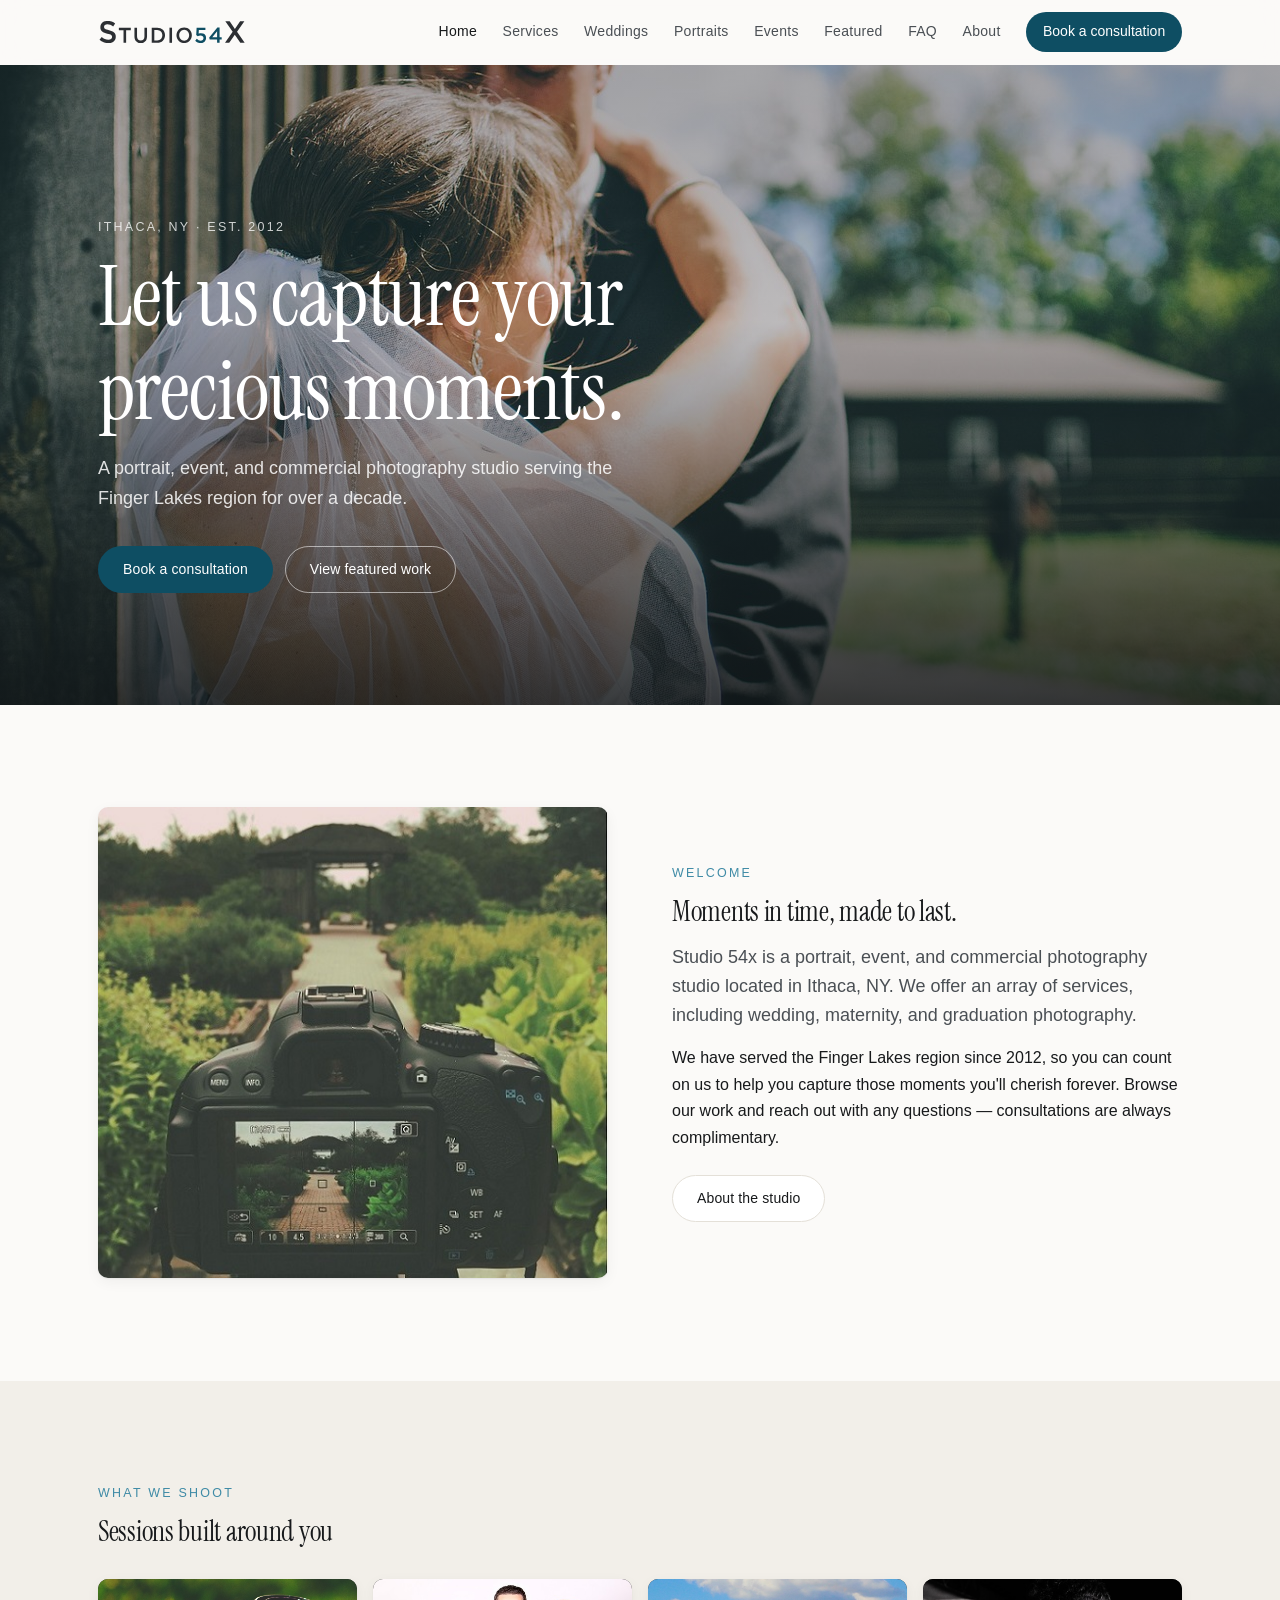
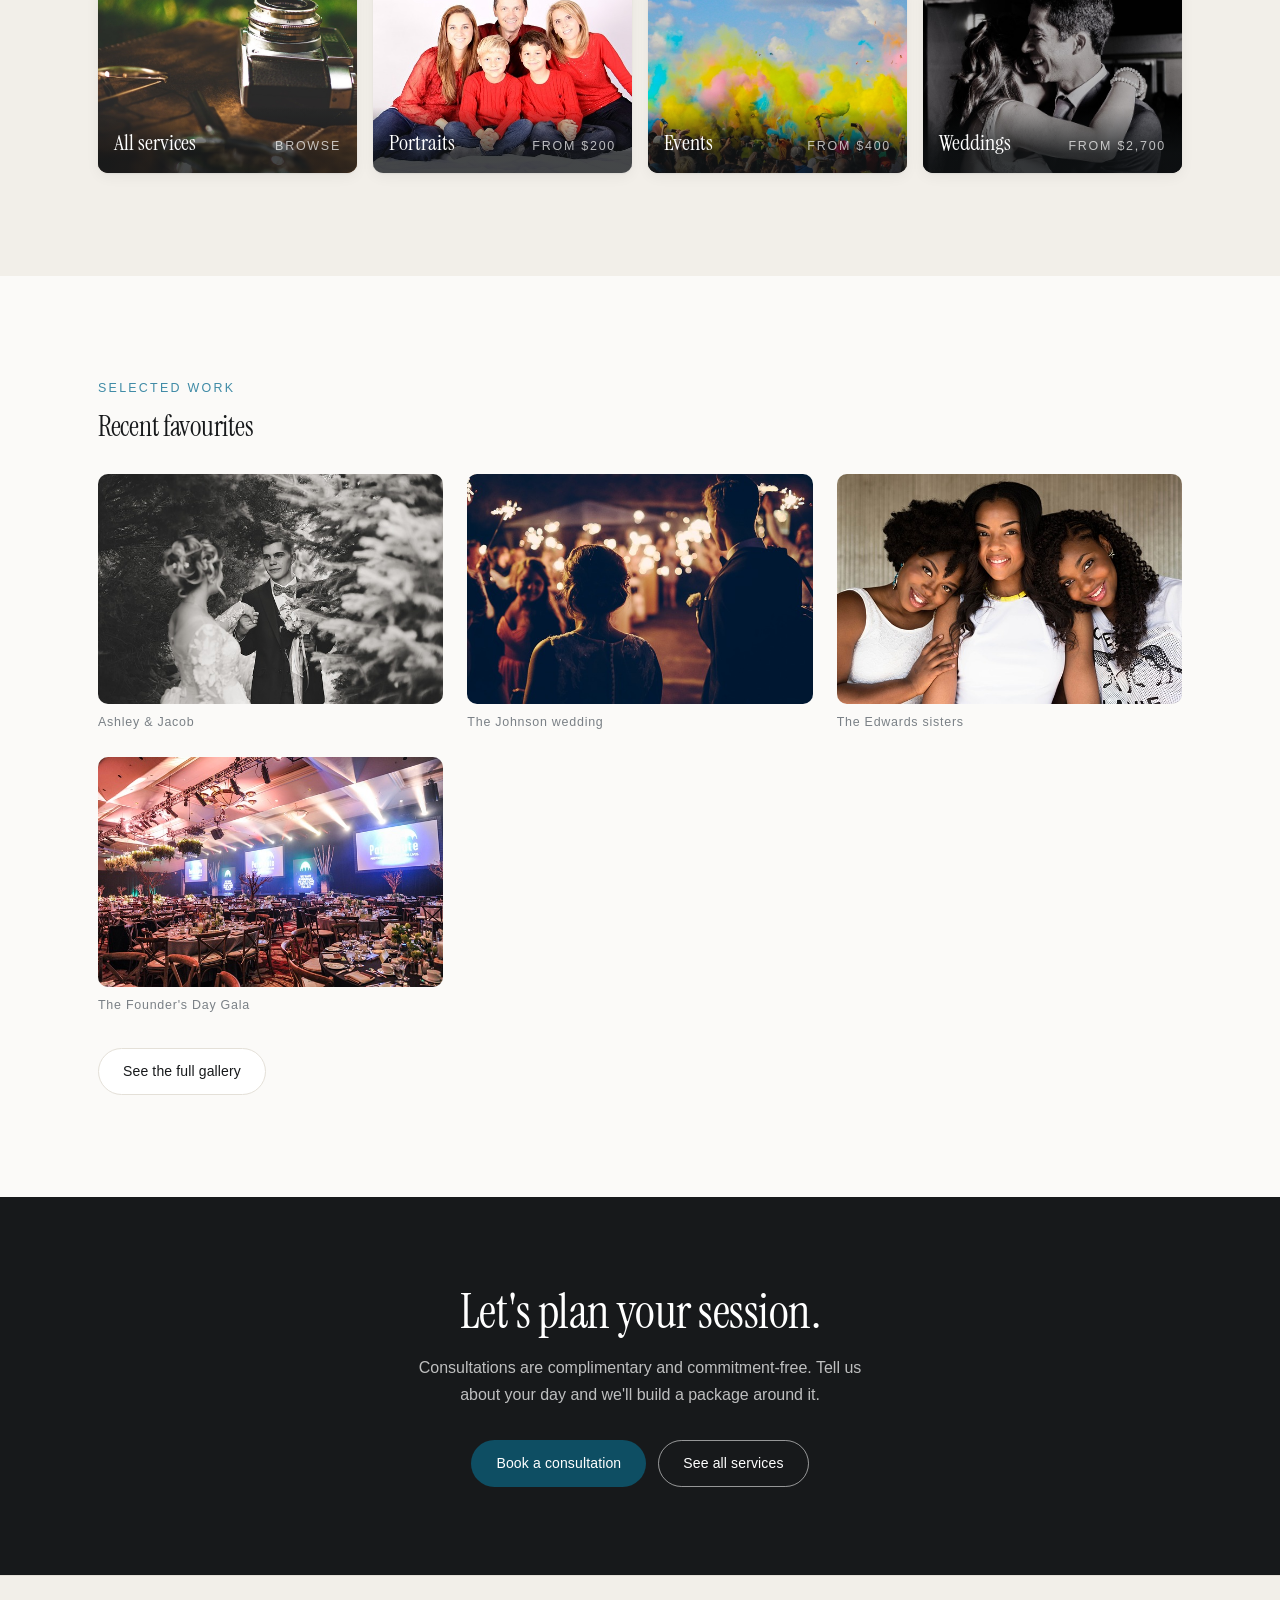
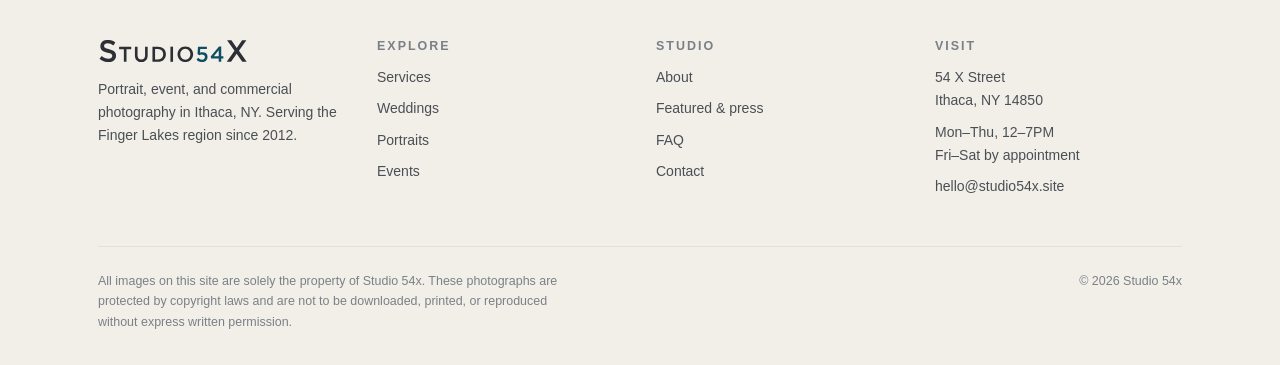
==== commit 0405ed85: "Replace bitmap logo with crisp SVG wordmark and add SVG site icon" ====
--- a/index.html
+++ b/index.html
@@ -13,8 +13,8 @@
   <meta property="og:description" content="Studio 54x is a portrait, event, and wedding photography studio in Ithaca, NY, serving the Finger Lakes region since 2012."/>
   <meta property="og:image" content="https://studio54x.site/images/embracing.jpg"/>
   <meta name="twitter:card" content="summary_large_image"/>
-  <link rel="icon" href="images/logo.png"/>
-  <link rel="apple-touch-icon" href="images/logo.png"/>
+  <link rel="icon" href="images/icon.svg" type="image/svg+xml"/>
+  <link rel="apple-touch-icon" href="images/apple-touch-icon.png"/>
   <link rel="preconnect" href="https://api.fontshare.com" crossorigin/>
   <link rel="preconnect" href="https://fonts.googleapis.com"/>
   <link rel="preconnect" href="https://fonts.gstatic.com" crossorigin/>
@@ -27,7 +27,7 @@
   <header class="site-header">
     <div class="wrap nav-bar">
       <a class="brand" href="index.html" aria-label="Studio 54x — home">
-        <img src="images/logo.png" alt="Studio 54x" width="200" height="35"/>
+        <img src="images/logo.svg" alt="Studio 54x" width="202" height="29"/>
       </a>
       <button class="nav-toggle" type="button" aria-expanded="false" aria-controls="nav-menu" aria-label="Toggle navigation menu">
         <span></span>
@@ -152,7 +152,7 @@
     <div class="wrap">
       <div class="footer-grid">
         <div class="footer-brand">
-          <img src="images/logo.png" alt="Studio 54x" width="200" height="35" loading="lazy"/>
+          <img src="images/logo.svg" alt="Studio 54x" width="202" height="29" loading="lazy"/>
           <p>Portrait, event, and commercial photography in Ithaca, NY. Serving the Finger Lakes region since 2012.</p>
         </div>
         <div>
--- a/styles/site.css
+++ b/styles/site.css
@@ -248,6 +248,7 @@
   color: #fff !important;
   font-size: var(--text-sm);
   font-weight: 500;
+  white-space: nowrap;
 }
 .nav-cta:hover { background: #0b3f50; text-decoration: none; }
 
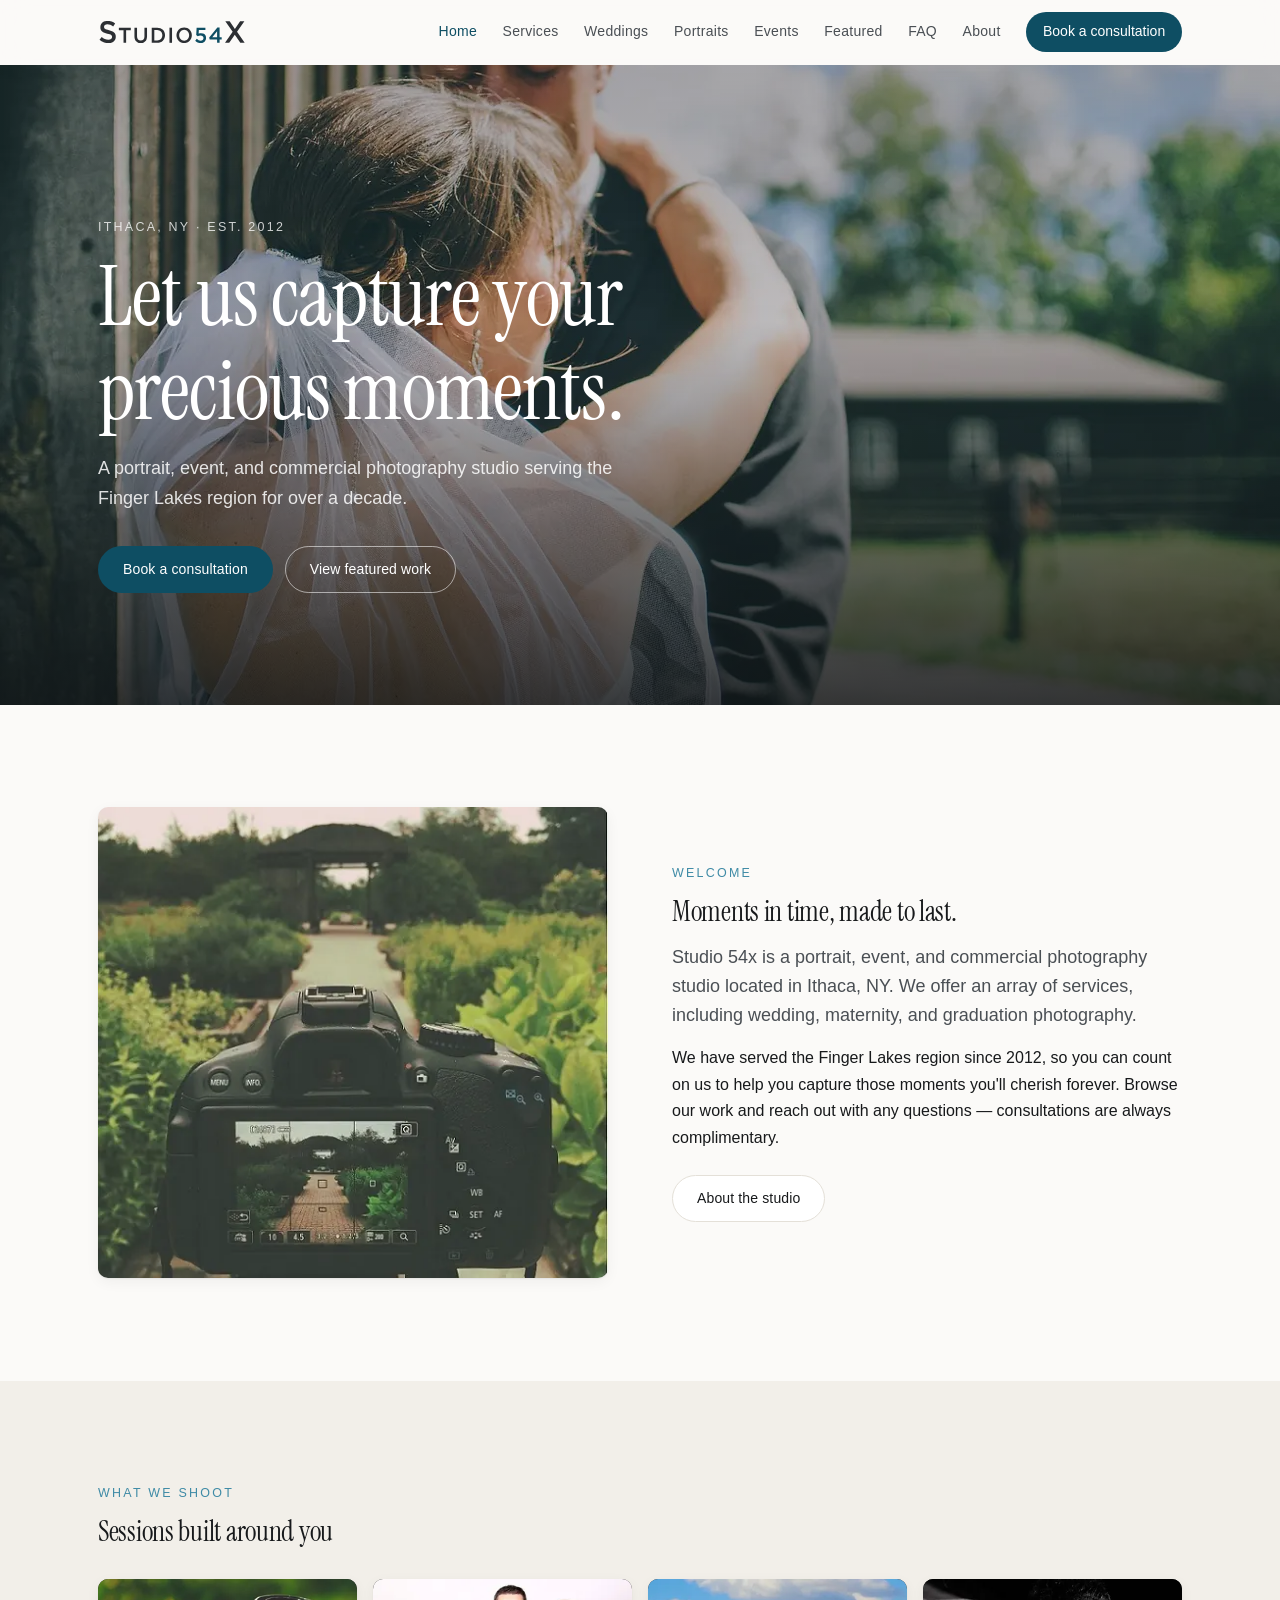
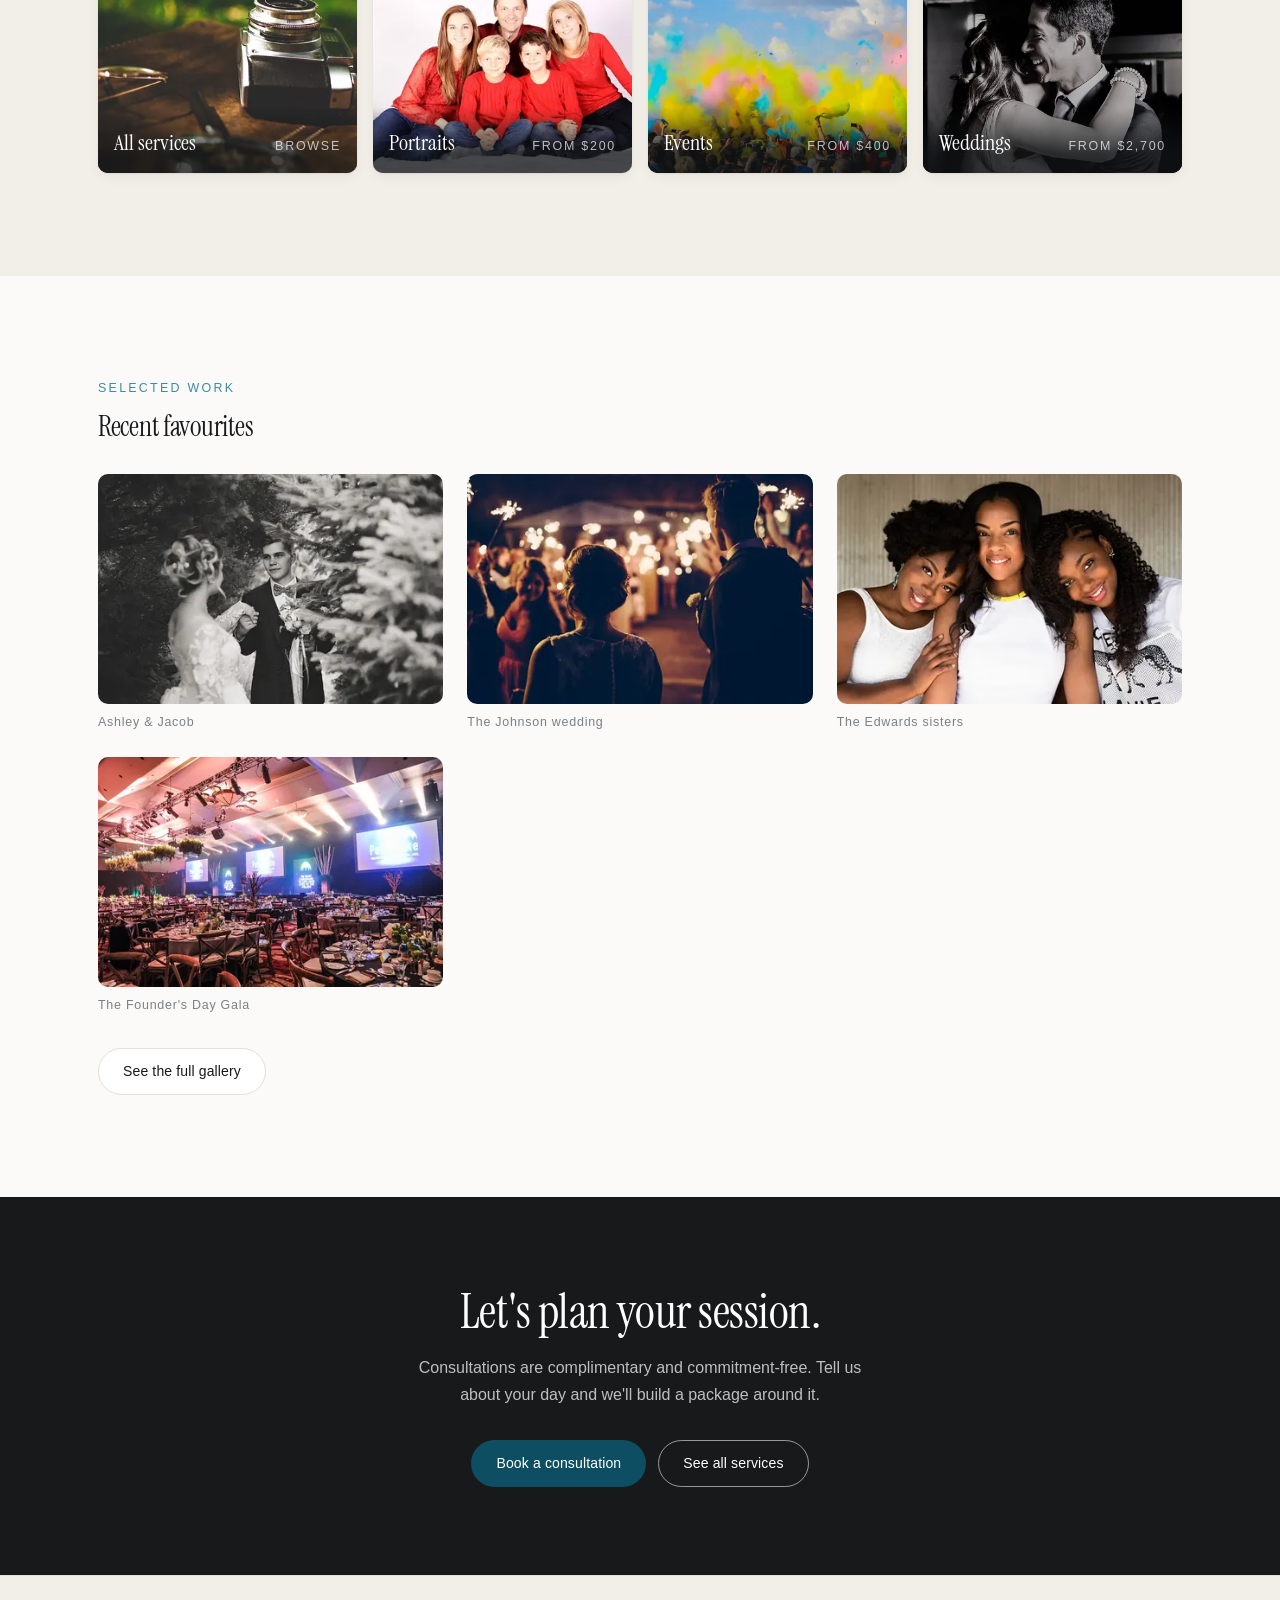
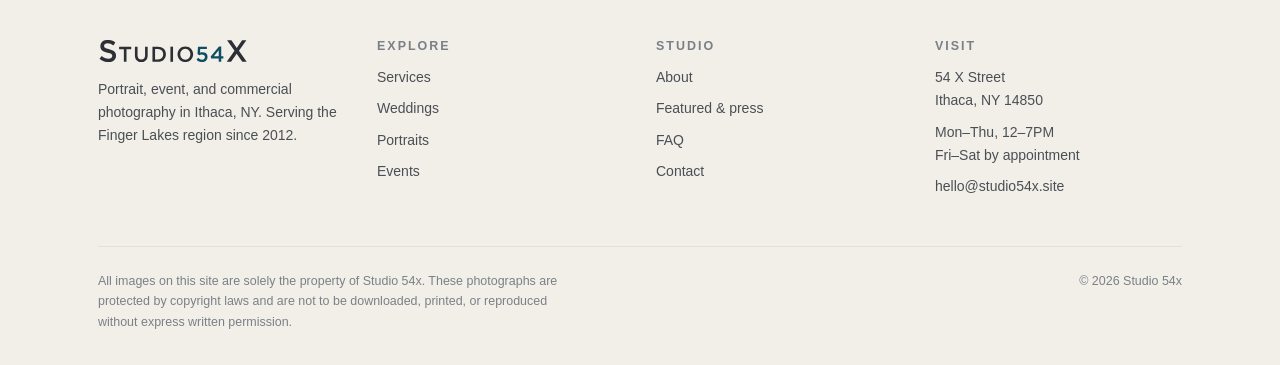
==== commit e18ac1a6: "Mobile overhaul: responsive webp image sets, full-screen nav drawer, swipeable card rails, two-up ga" ====
--- a/index.html
+++ b/index.html
@@ -50,7 +50,7 @@
 
   <main id="main">
     <section class="hero">
-      <img class="hero__media" src="images/embracing.jpg" alt="Newlyweds embracing at golden hour" fetchpriority="high" decoding="async"/>
+      <img class="hero__media" src="images/embracing.jpg" alt="Newlyweds embracing at golden hour" fetchpriority="high" decoding="async" srcset="images/r/embracing-400.webp 400w, images/r/embracing-600.webp 600w, images/r/embracing-800.webp 800w, images/r/embracing-1200.webp 1200w, images/r/embracing-1280.webp 1280w" sizes="100vw" width="1280" height="850"/>
       <div class="wrap hero__inner">
         <span class="eyebrow hero__eyebrow">Ithaca, NY &middot; Est. 2012</span>
         <h1>Let us capture your precious moments.</h1>
@@ -66,7 +66,7 @@
       <div class="wrap">
         <div class="split split--media-first reveal">
           <figure class="split__media">
-            <img src="images/taking-photos.jpg" alt="A Studio 54x photographer lining up a shot" loading="lazy" decoding="async"/>
+            <img src="images/taking-photos.jpg" alt="A Studio 54x photographer lining up a shot" loading="lazy" decoding="async" srcset="images/r/taking-photos-400.webp 400w, images/r/taking-photos-520.webp 520w" sizes="(max-width: 760px) 94vw, (max-width: 1100px) 48vw, 560px" width="520" height="480"/>
           </figure>
           <div>
             <span class="eyebrow">Welcome</span>
@@ -87,19 +87,19 @@
         <h2 class="section-title">Sessions built around you</h2>
         <div class="cards reveal" style="margin-top: var(--space-8);">
           <a class="card" href="services.html">
-            <img src="images/camera.jpg" alt="Camera on a studio table" loading="lazy" decoding="async"/>
+            <img src="images/camera.jpg" alt="Camera on a studio table" loading="lazy" decoding="async" srcset="images/r/camera-400.webp 400w, images/r/camera-600.webp 600w, images/r/camera-800.webp 800w, images/r/camera-1118.webp 1118w" sizes="(max-width: 760px) 80vw, (max-width: 1100px) 46vw, 280px" width="1118" height="746"/>
             <span class="card__label">All services <small>Browse</small></span>
           </a>
           <a class="card" href="portraits.html">
-            <img src="images/holiday.jpg" alt="Family holiday portrait" loading="lazy" decoding="async"/>
+            <img src="images/holiday.jpg" alt="Family holiday portrait" loading="lazy" decoding="async" srcset="images/r/holiday-400.webp 400w, images/r/holiday-600.webp 600w, images/r/holiday-630.webp 630w" sizes="(max-width: 760px) 80vw, (max-width: 1100px) 46vw, 280px" width="630" height="384"/>
             <span class="card__label">Portraits <small>From $200</small></span>
           </a>
           <a class="card" href="events.html">
-            <img src="images/color_event.jpg" alt="Hands throwing colour in the air at an event" loading="lazy" decoding="async"/>
+            <img src="images/color_event.jpg" alt="Hands throwing colour in the air at an event" loading="lazy" decoding="async" srcset="images/r/color_event-400.webp 400w, images/r/color_event-600.webp 600w, images/r/color_event-800.webp 800w, images/r/color_event-927.webp 927w" sizes="(max-width: 760px) 80vw, (max-width: 1100px) 46vw, 280px" width="927" height="631"/>
             <span class="card__label">Events <small>From $400</small></span>
           </a>
           <a class="card" href="weddings.html">
-            <img src="images/couple-dance.jpg" alt="Couple during their first dance" loading="lazy" decoding="async"/>
+            <img src="images/couple-dance.jpg" alt="Couple during their first dance" loading="lazy" decoding="async" srcset="images/r/couple-dance-400.webp 400w, images/r/couple-dance-600.webp 600w, images/r/couple-dance-639.webp 639w" sizes="(max-width: 760px) 80vw, (max-width: 1100px) 46vw, 280px" width="639" height="514"/>
             <span class="card__label">Weddings <small>From $2,700</small></span>
           </a>
         </div>
@@ -113,19 +113,19 @@
         <div style="margin-top: var(--space-8);" class="reveal">
       <div class="gallery">
         <figure>
-          <img src="images/couple-woods3.jpg" alt="Couple in the woods" loading="lazy" decoding="async"/>
+          <img src="images/couple-woods3.jpg" alt="Couple in the woods" loading="lazy" decoding="async" data-ctx="gallery-lead" srcset="images/r/couple-woods3-400.webp 400w, images/r/couple-woods3-600.webp 600w, images/r/couple-woods3-640.webp 640w" sizes="(max-width: 760px) 94vw, (max-width: 1100px) 46vw, 360px" width="640" height="426"/>
           <figcaption>Ashley &amp; Jacob</figcaption>
         </figure>
         <figure>
-          <img src="images/wedding-party.jpg" alt="Wedding reception" loading="lazy" decoding="async"/>
+          <img src="images/wedding-party.jpg" alt="Wedding reception" loading="lazy" decoding="async" data-ctx="gallery" srcset="images/r/wedding-party-400.webp 400w, images/r/wedding-party-600.webp 600w, images/r/wedding-party-640.webp 640w" sizes="(max-width: 760px) 48vw, (max-width: 1100px) 46vw, 360px" width="640" height="426"/>
           <figcaption>The Johnson wedding</figcaption>
         </figure>
         <figure>
-          <img src="images/portrait.jpg" alt="Three sisters" loading="lazy" decoding="async"/>
+          <img src="images/portrait.jpg" alt="Three sisters" loading="lazy" decoding="async" data-ctx="gallery" srcset="images/r/portrait-400.webp 400w, images/r/portrait-600.webp 600w, images/r/portrait-640.webp 640w" sizes="(max-width: 760px) 48vw, (max-width: 1100px) 46vw, 360px" width="640" height="427"/>
           <figcaption>The Edwards sisters</figcaption>
         </figure>
         <figure>
-          <img src="images/gala.jpg" alt="Tables around a stage at a gala" loading="lazy" decoding="async"/>
+          <img src="images/gala.jpg" alt="Tables around a stage at a gala" loading="lazy" decoding="async" data-ctx="gallery" srcset="images/r/gala-400.webp 400w, images/r/gala-600.webp 600w, images/r/gala-640.webp 640w" sizes="(max-width: 760px) 48vw, (max-width: 1100px) 46vw, 360px" width="640" height="425"/>
           <figcaption>The Founder's Day Gala</figcaption>
         </figure>
       </div>
@@ -189,6 +189,14 @@
     </div>
   </footer>
 
+  <div class="mobile-bar" id="mobile-bar" aria-hidden="true">
+    <a class="mobile-bar__link" href="mailto:hello@studio54x.site" aria-label="Email the studio">
+      <svg viewBox="0 0 24 24" width="18" height="18" fill="none" stroke="currentColor" stroke-width="1.6" stroke-linecap="round" stroke-linejoin="round" aria-hidden="true"><rect x="3" y="5" width="18" height="14" rx="2"/><path d="m3.5 7 8.5 6 8.5-6"/></svg>
+      <span>Email</span>
+    </a>
+    <a class="mobile-bar__cta btn btn--primary" href="contact.html">Book a consultation</a>
+  </div>
+
   <script src="scripts/site.js" defer></script>
 </body>
 </html>
--- a/styles/site.css
+++ b/styles/site.css
@@ -58,6 +58,7 @@
 
 html {
   -webkit-text-size-adjust: 100%;
+  overflow-x: clip;
   scroll-behavior: smooth;
   scroll-padding-top: calc(var(--header-h) + 1rem);
 }
@@ -255,23 +256,42 @@
 /* Mobile drawer (default, mobile-first) */
 .nav-menu {
   position: fixed;
-  inset: var(--header-h) 0 auto 0;
-  display: grid;
+  inset: var(--header-h) 0 0 0;
+  display: grid;
+  align-content: start;
   gap: var(--space-1);
-  max-height: calc(100dvh - var(--header-h));
+  height: calc(100dvh - var(--header-h));
   overflow-y: auto;
-  padding: var(--space-4) var(--gutter) var(--space-8);
+  overscroll-behavior: contain;
+  padding: var(--space-6) var(--gutter) calc(var(--space-12) + env(safe-area-inset-bottom));
   background: var(--paper);
-  border-bottom: 1px solid var(--line);
-  transform: translateY(-12px);
+  transform: translateX(100%);
   opacity: 0;
   visibility: hidden;
-  transition: opacity 0.25s var(--ease), transform 0.25s var(--ease), visibility 0.25s;
-}
-.nav-menu.is-open { transform: translateY(0); opacity: 1; visibility: visible; }
-.nav-menu a:not(.nav-cta) { padding: 0.7rem 0; font-size: var(--text-lg); border-bottom: 1px solid var(--line); }
+  transition: opacity 0.3s var(--ease), transform 0.35s var(--ease), visibility 0.35s;
+}
+.nav-menu.is-open { transform: translateX(0); opacity: 1; visibility: visible; }
+.nav-menu a:not(.nav-cta) {
+  display: flex;
+  align-items: center;
+  min-height: 52px;
+  padding: 0.35rem 0;
+  font-family: var(--font-display);
+  font-size: 1.6rem;
+  letter-spacing: -0.01em;
+  color: var(--ink);
+  border-bottom: 1px solid var(--line);
+}
+.nav-menu .is-current > a:not(.nav-cta) { color: var(--accent); }
 .nav-menu li:last-child a { border-bottom: 0; }
-.nav-menu .nav-cta { width: 100%; margin-top: var(--space-3); padding: 0.85rem 1.2rem; border-bottom: 0; font-size: var(--text-base); }
+.nav-menu .nav-cta {
+  width: 100%;
+  margin-top: var(--space-6);
+  padding: 1rem 1.2rem;
+  border-bottom: 0;
+  font-size: var(--text-base);
+}
+body.nav-open { overflow: hidden; }
 
 @media (min-width: 880px) {
   .nav-toggle { display: none; }
@@ -280,6 +300,7 @@
     display: flex;
     align-items: center;
     gap: clamp(1rem, 2vw, 1.9rem);
+    height: auto;
     max-height: none;
     padding: 0;
     background: none;
@@ -289,7 +310,15 @@
     visibility: visible;
     overflow: visible;
   }
-  .nav-menu a:not(.nav-cta) { padding: 0; font-size: var(--text-sm); border-bottom: 0; }
+  .nav-menu a:not(.nav-cta) {
+    min-height: 0;
+    padding: 0;
+    font-family: var(--font-body);
+    font-size: var(--text-sm);
+    letter-spacing: 0.02em;
+    color: var(--ink-soft);
+    border-bottom: 0;
+  }
   .nav-menu .nav-cta { margin-top: 0; padding: 0.55rem 1.05rem; font-size: var(--text-sm); border-bottom: 0; }
 }
 
@@ -298,7 +327,7 @@
   position: relative;
   display: grid;
   align-items: end;
-  min-height: min(78vh, 640px);
+  min-height: min(78svh, 640px);
   padding-block: clamp(3.5rem, 12vw, 7rem);
   color: #fff;
   background: #1c1f22;
@@ -770,3 +799,149 @@
   }
   .reveal { opacity: 1; transform: none; }
 }
+
+/* =========================================================
+   Mobile refinements (≤ 760px)
+   Denser rhythm, edge-to-edge media, swipeable rails,
+   thumb-reachable actions.
+   ========================================================= */
+
+/* Sticky action bar — appears once the hero scrolls away */
+.mobile-bar {
+  position: fixed;
+  z-index: 90;
+  inset: auto 0 0 0;
+  display: none;
+  align-items: center;
+  gap: var(--space-3);
+  padding: 0.6rem var(--gutter) calc(0.6rem + env(safe-area-inset-bottom));
+  background: rgba(251, 250, 248, 0.92);
+  backdrop-filter: saturate(180%) blur(14px);
+  -webkit-backdrop-filter: saturate(180%) blur(14px);
+  border-top: 1px solid var(--line);
+  transform: translateY(115%);
+  transition: transform 0.35s var(--ease);
+}
+.mobile-bar.is-visible { transform: translateY(0); }
+.mobile-bar__link {
+  display: inline-flex;
+  flex: none;
+  align-items: center;
+  gap: 0.45rem;
+  min-height: 46px;
+  padding: 0 0.95rem;
+  border: 1px solid var(--line);
+  border-radius: 999px;
+  background: var(--surface);
+  color: var(--ink);
+  font-size: var(--text-sm);
+  font-weight: 500;
+}
+.mobile-bar__link:hover { text-decoration: none; }
+.mobile-bar__cta { flex: 1; }
+
+@media (max-width: 879px) {
+  .mobile-bar { display: flex; }
+  body { padding-bottom: 0; }
+  /* keep the footer clear of the bar */
+  .site-footer { padding-bottom: calc(var(--space-8) + 4.6rem + env(safe-area-inset-bottom)); }
+}
+
+@media (max-width: 760px) {
+  :root {
+    --section-y: 3rem;
+    --text-2xl: 1.85rem;
+    --header-h: 60px;
+  }
+
+  body { font-size: 1.0125rem; line-height: 1.6; }
+
+  /* Hero: taller, tighter type, full-width thumb-sized buttons */
+  .hero { min-height: min(86svh, 700px); padding-block: 4rem 2.5rem; }
+  .hero h1 { font-size: clamp(2.5rem, 11vw, 3.4rem); max-width: 13ch; }
+  .hero p { font-size: var(--text-base); max-width: 34ch; }
+  .hero .btn-row { margin-top: var(--space-6); gap: var(--space-2); }
+  .hero .btn-row .btn { flex: 1 1 100%; }
+
+  .page-head { padding-block: 2.25rem 1.5rem; }
+
+  /* Category cards become a swipeable rail */
+  .cards {
+    display: grid;
+    grid-auto-flow: column;
+    grid-auto-columns: 78%;
+    grid-template-columns: none;
+    gap: var(--space-3);
+    margin-inline: calc(var(--gutter) * -1);
+    padding-inline: var(--gutter);
+    overflow-x: auto;
+    scroll-snap-type: x mandatory;
+    scroll-padding-left: var(--gutter);
+    overscroll-behavior-x: contain;
+    scrollbar-width: none;
+  }
+  .cards::-webkit-scrollbar { display: none; }
+  .cards > * { scroll-snap-align: start; }
+  .cards .card img { aspect-ratio: 3 / 4; }
+  .card__label { font-size: 1.25rem; padding: var(--space-8) var(--space-4) var(--space-4); }
+
+  /* Gallery: two-up mosaic instead of one tall column */
+  .gallery {
+    grid-template-columns: 1fr 1fr;
+    gap: 0.6rem;
+  }
+  .gallery img { aspect-ratio: 1 / 1; border-radius: 8px; }
+  .gallery--portrait img { aspect-ratio: 3 / 4; }
+  .gallery figcaption { font-size: 0.72rem; line-height: 1.35; }
+  /* first tile of a gallery spans the full width as a lead image */
+  .gallery > figure:first-child { grid-column: 1 / -1; }
+  .gallery > figure:first-child img { aspect-ratio: 4 / 3; }
+
+  /* Editorial splits: let the image breathe edge-to-edge */
+  .split { gap: var(--space-6); }
+  .split__media img { border-radius: 10px; }
+
+  /* Panels and forms: less inset, more content */
+  .panel, .form { padding: 1.15rem; border-radius: 10px; }
+  .form .btn-row .btn { flex: 1 1 100%; }
+  .field textarea { min-height: 130px; }
+  .panel-grid { gap: var(--space-4); }
+  details.faq summary { padding: 1rem 1.1rem; font-size: var(--text-base); gap: var(--space-3); }
+  .faq__body { padding: 0 1.1rem 1.1rem; }
+  .note { padding: var(--space-3) var(--space-4); }
+
+  /* Footer links get real tap targets */
+  .footer-grid ul { gap: 0; }
+  .footer-grid li { padding: 0.1rem 0; }
+  .footer-grid a { display: inline-flex; align-items: center; min-height: 40px; }
+  .footer-bottom { font-size: 0.72rem; }
+
+  /* CTA band + footer */
+  .cta-band { padding-block: 3rem; }
+  .cta-band .btn-row { margin-top: var(--space-6); }
+  .cta-band .btn-row .btn { flex: 1 1 100%; }
+  .site-footer { padding-top: var(--space-12); }
+  .footer-grid { gap: var(--space-8); }
+  .footer-bottom { margin-top: var(--space-8); }
+
+  /* Reveal animation: shorter travel so it never feels laggy on a phone */
+  .reveal { transform: translateY(10px); transition-duration: 0.5s; }
+}
+
+@media (max-width: 420px) {
+  .gallery { gap: 0.5rem; }
+  .cards { grid-auto-columns: 84%; }
+  .hero h1 { font-size: clamp(2.3rem, 11.5vw, 3rem); }
+}
+
+/* No hover lift on touch devices — it only causes sticky states */
+@media (hover: none) {
+  .btn:hover { transform: none; }
+  .card:hover img { transform: none; }
+  .gallery figure:hover img { transform: none; }
+  details.faq summary:hover { background: transparent; }
+}
+
+@media (max-width: 879px) {
+  body.no-bar .site-footer { padding-bottom: calc(var(--space-8) + env(safe-area-inset-bottom)); }
+}
